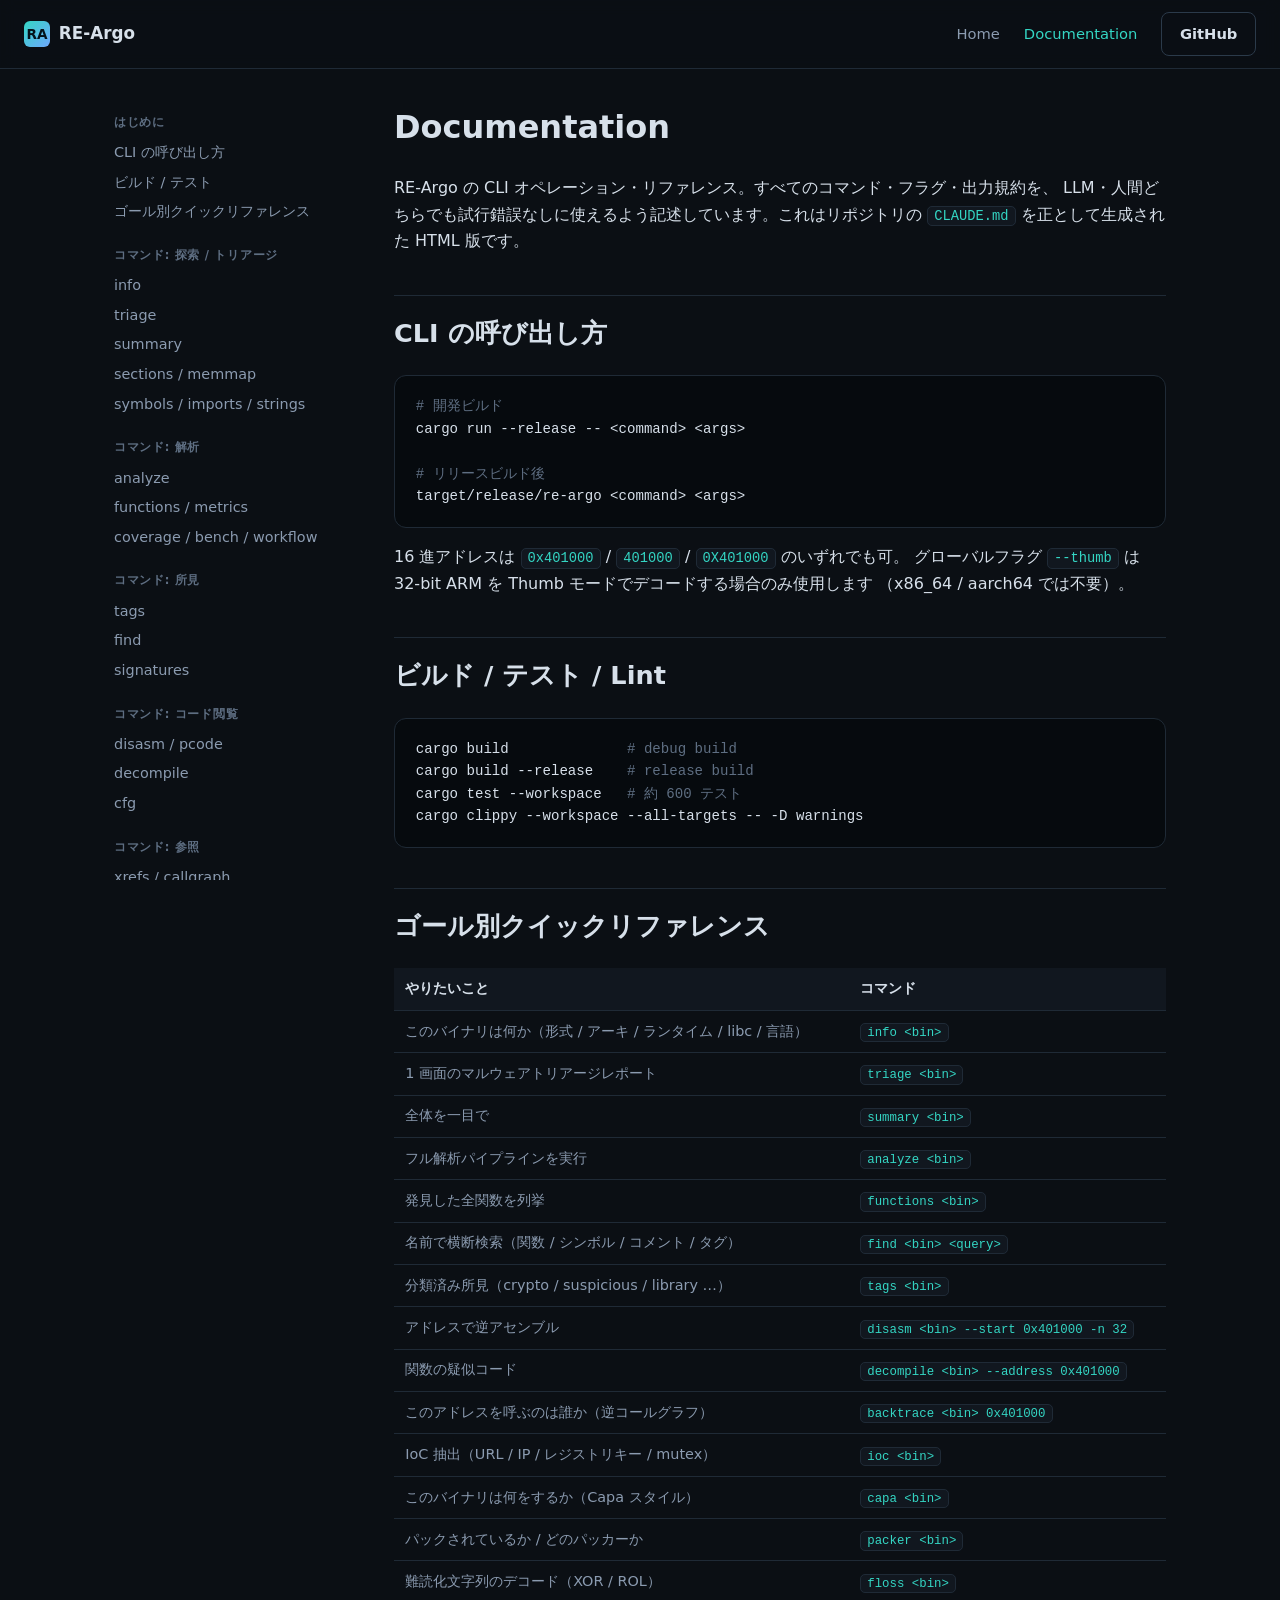
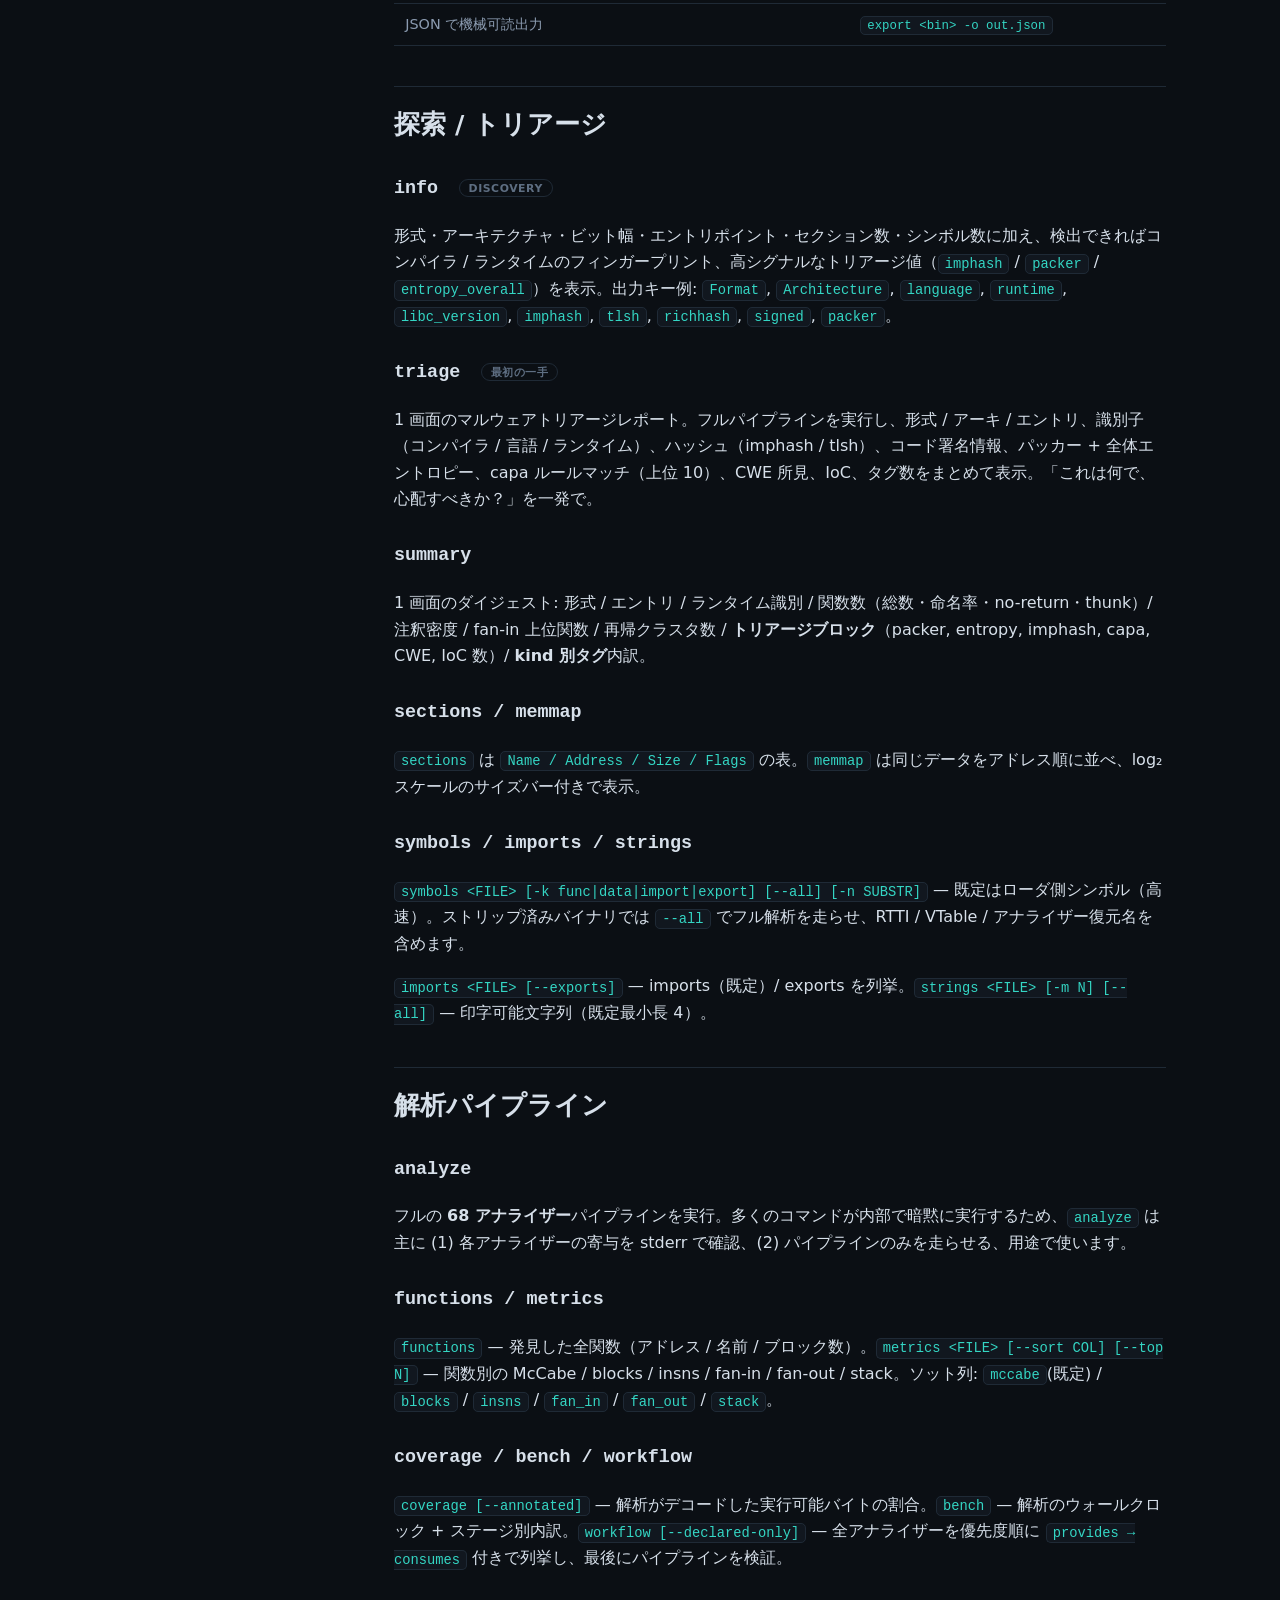
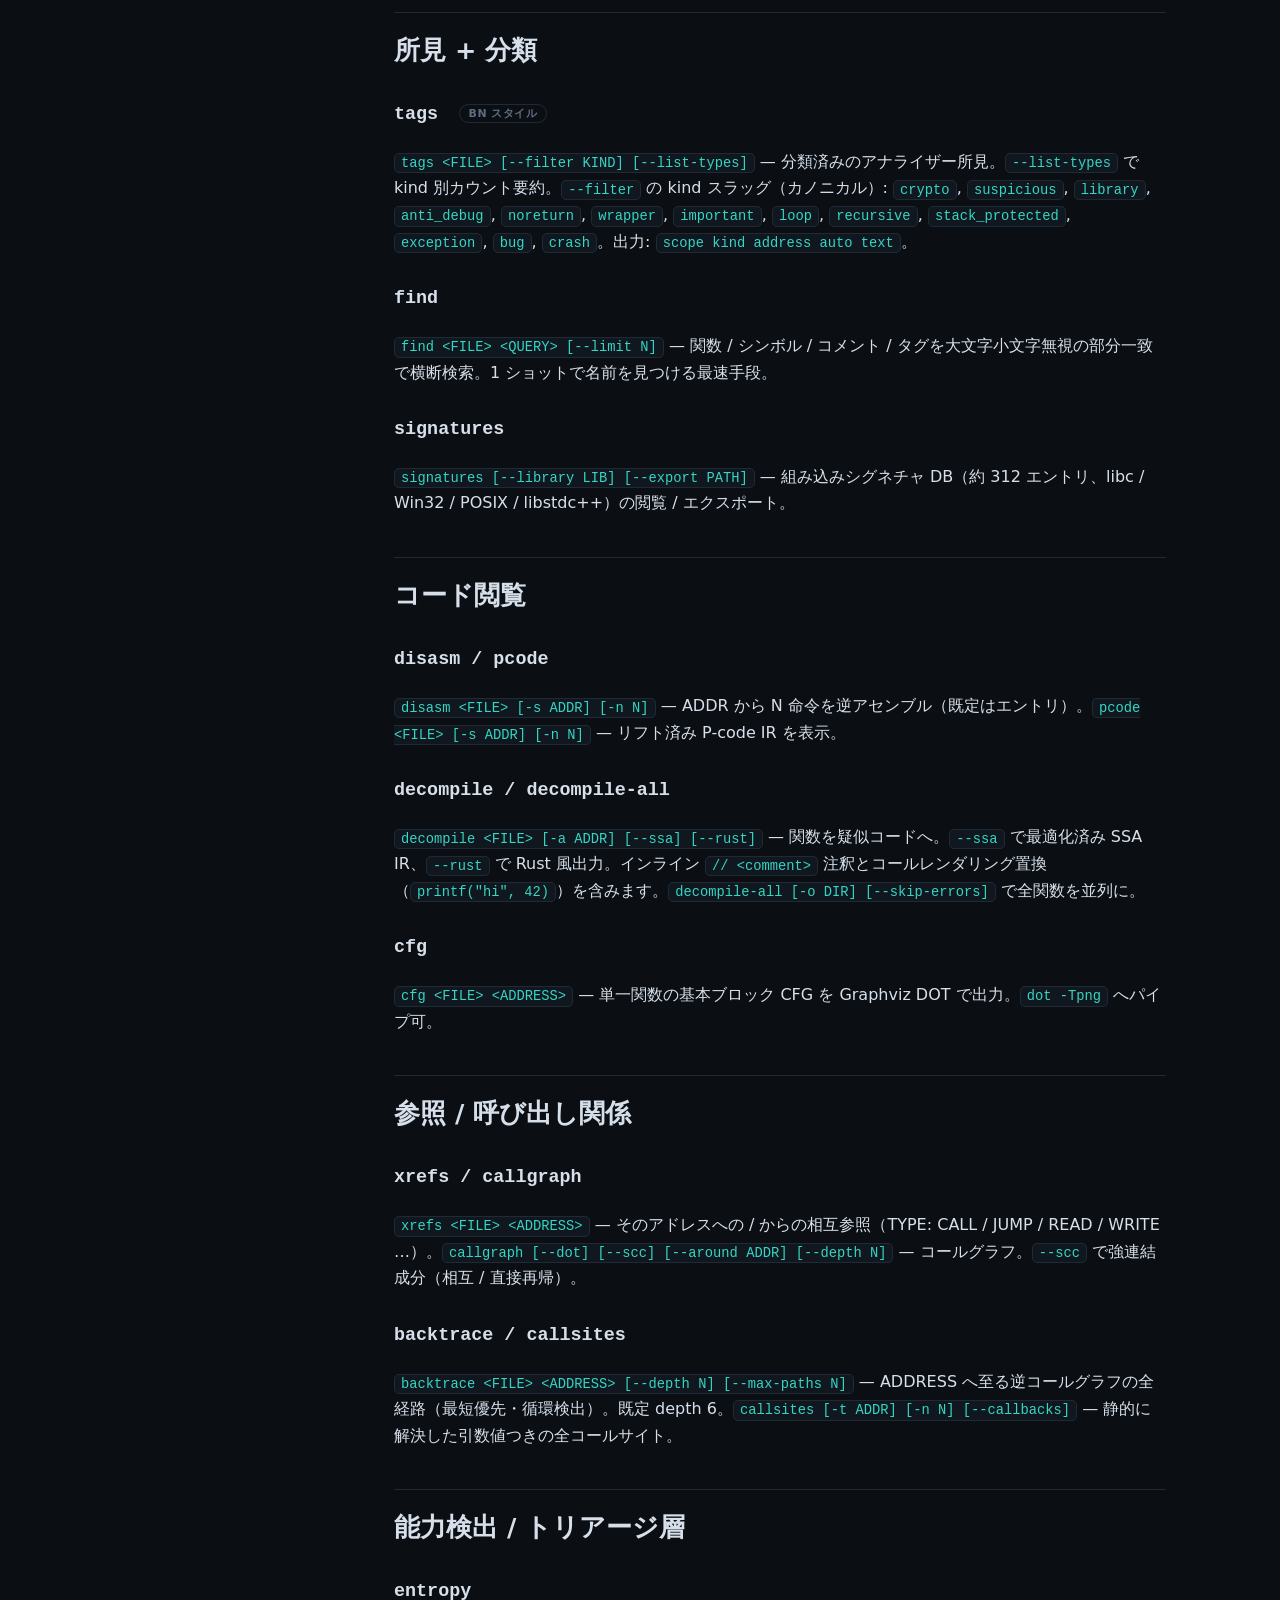
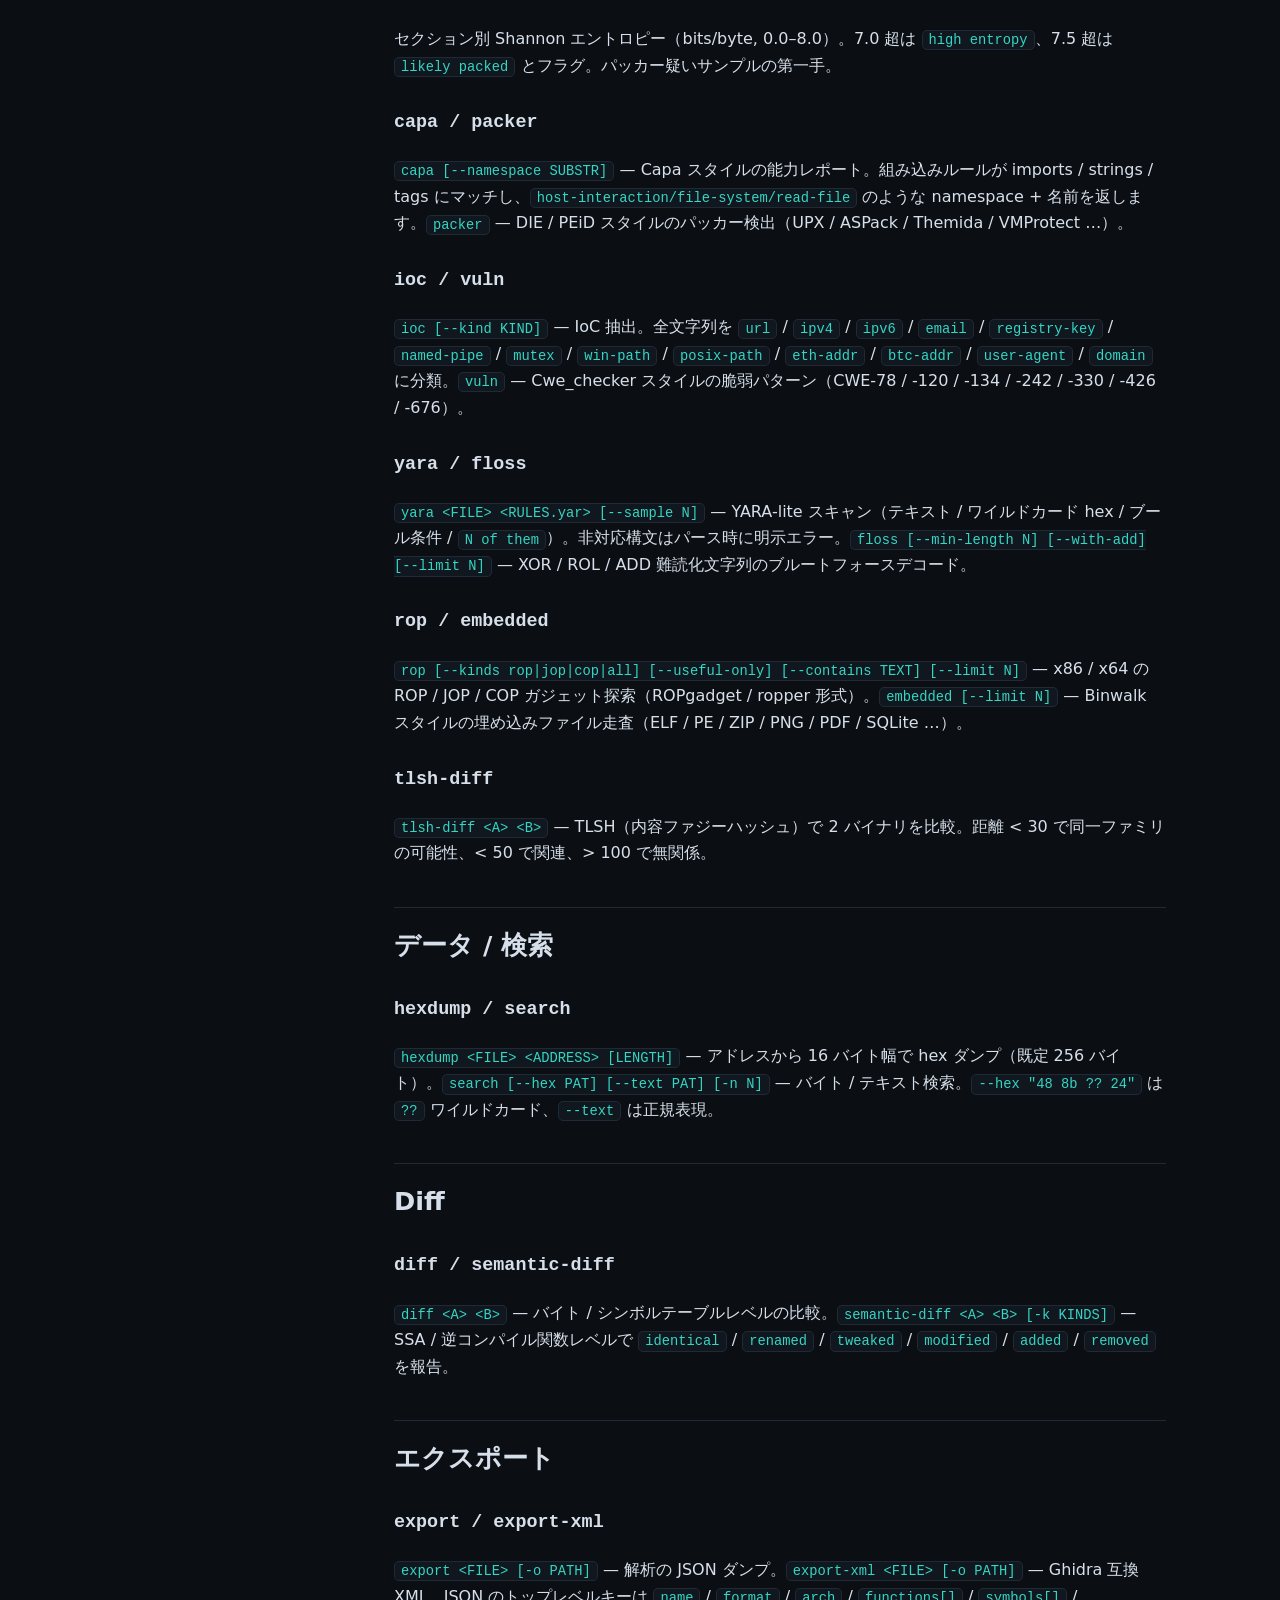
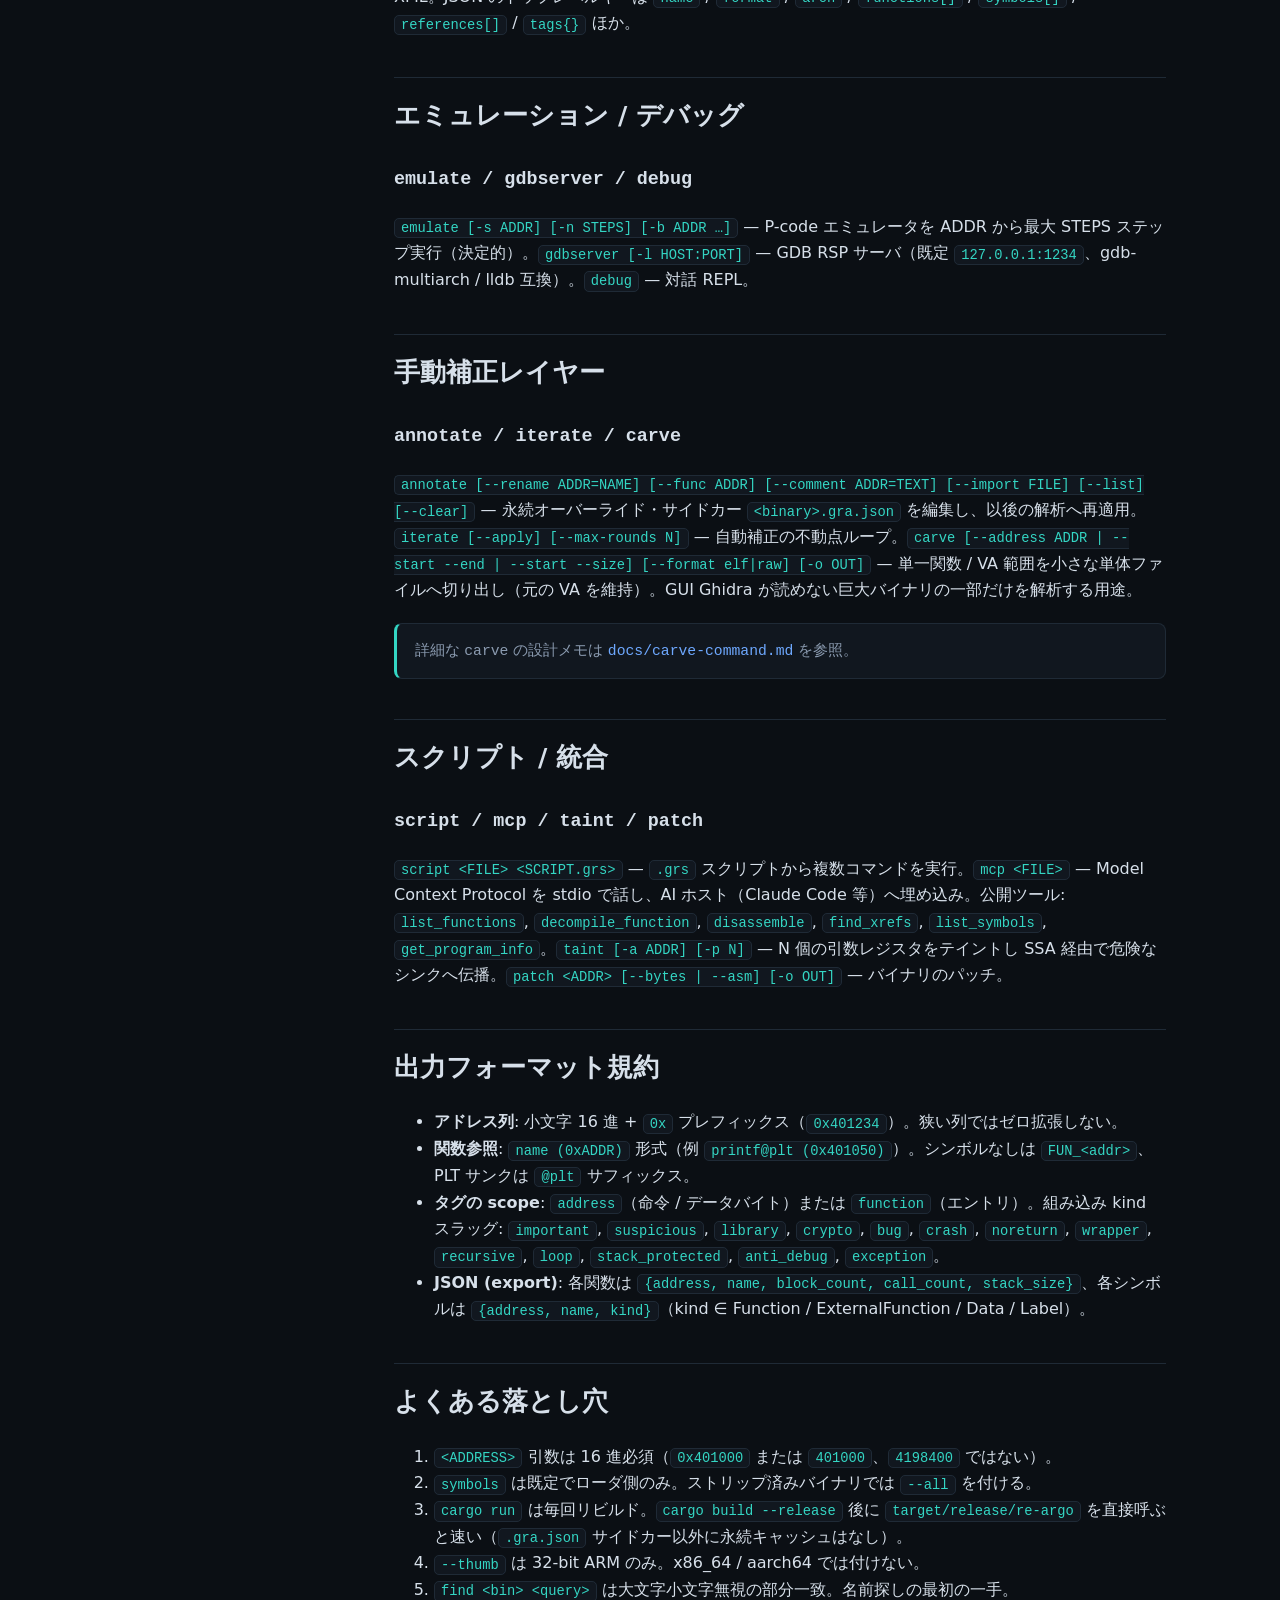
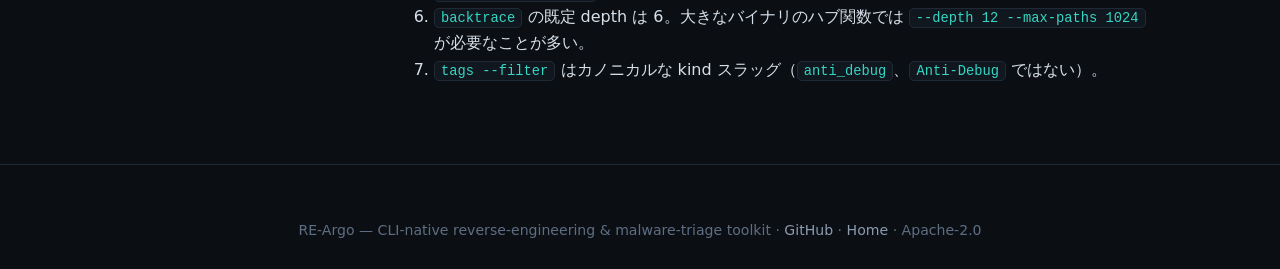
==== docs/documentation.html @ d915b91b "docs: refresh markdown to current state + add HTML landing/documentation site - Update PROJECT_INTRO" ====
<!DOCTYPE html>
<html lang="ja">
<head>
<meta charset="UTF-8">
<meta name="viewport" content="width=device-width, initial-scale=1.0">
<title>RE-Argo — Documentation</title>
<meta name="description" content="RE-Argo の CLI コマンドリファレンス。全コマンド・フラグ・出力規約・複数コマンドのレシピ・よくある落とし穴。">
<link rel="stylesheet" href="styles.css">
</head>
<body>

<nav class="nav">
  <a class="brand" href="index.html">
    <span class="logo">RA</span> RE-Argo
  </a>
  <span class="spacer"></span>
  <a class="navlink" href="index.html">Home</a>
  <a class="navlink active hide-sm" href="documentation.html">Documentation</a>
  <a class="btn" href="https://github.com/ynaoak/re-argo">GitHub</a>
</nav>

<div class="wrap">
  <div class="doc-shell">

    <aside class="doc-side">
      <h4>はじめに</h4>
      <a href="#calling">CLI の呼び出し方</a>
      <a href="#build">ビルド / テスト</a>
      <a href="#quickref">ゴール別クイックリファレンス</a>

      <h4>コマンド: 探索 / トリアージ</h4>
      <a href="#info">info</a>
      <a href="#triage">triage</a>
      <a href="#summary">summary</a>
      <a href="#sections">sections / memmap</a>
      <a href="#symbols">symbols / imports / strings</a>

      <h4>コマンド: 解析</h4>
      <a href="#analyze">analyze</a>
      <a href="#functions">functions / metrics</a>
      <a href="#coverage">coverage / bench / workflow</a>

      <h4>コマンド: 所見</h4>
      <a href="#tags">tags</a>
      <a href="#find">find</a>
      <a href="#signatures">signatures</a>

      <h4>コマンド: コード閲覧</h4>
      <a href="#disasm">disasm / pcode</a>
      <a href="#decompile">decompile</a>
      <a href="#cfg">cfg</a>

      <h4>コマンド: 参照</h4>
      <a href="#xrefs">xrefs / callgraph</a>
      <a href="#backtrace">backtrace / callsites</a>

      <h4>コマンド: トリアージ層</h4>
      <a href="#entropy">entropy</a>
      <a href="#capa">capa / packer</a>
      <a href="#ioc">ioc / vuln</a>
      <a href="#yara">yara / floss</a>
      <a href="#rop">rop / embedded</a>
      <a href="#tlsh">tlsh-diff</a>

      <h4>コマンド: その他</h4>
      <a href="#data">hexdump / search</a>
      <a href="#diff">diff / semantic-diff</a>
      <a href="#export">export</a>
      <a href="#emulate">emulate / gdbserver</a>
      <a href="#annotate">annotate / iterate / carve</a>
      <a href="#mcp">script / mcp / taint</a>

      <h4>リファレンス</h4>
      <a href="#conventions">出力規約</a>
      <a href="#gotchas">よくある落とし穴</a>
    </aside>

    <main class="doc-main">
      <h1>Documentation</h1>
      <p class="sub">
        RE-Argo の CLI オペレーション・リファレンス。すべてのコマンド・フラグ・出力規約を、
        LLM・人間どちらでも試行錯誤なしに使えるよう記述しています。これはリポジトリの
        <a href="https://github.com/ynaoak/re-argo/blob/main/CLAUDE.md"><code>CLAUDE.md</code></a> を正として生成された HTML 版です。
      </p>

      <h2 id="calling">CLI の呼び出し方</h2>
<pre><code><span class="code-comment"># 開発ビルド</span>
cargo run --release -- &lt;command&gt; &lt;args&gt;

<span class="code-comment"># リリースビルド後</span>
target/release/re-argo &lt;command&gt; &lt;args&gt;</code></pre>
      <p>
        16 進アドレスは <code>0x401000</code> / <code>401000</code> / <code>0X401000</code> のいずれでも可。
        グローバルフラグ <code>--thumb</code> は 32-bit ARM を Thumb モードでデコードする場合のみ使用します
        （x86_64 / aarch64 では不要）。
      </p>

      <h2 id="build">ビルド / テスト / Lint</h2>
<pre><code>cargo build              <span class="code-comment"># debug build</span>
cargo build --release    <span class="code-comment"># release build</span>
cargo test --workspace   <span class="code-comment"># 約 600 テスト</span>
cargo clippy --workspace --all-targets -- -D warnings</code></pre>

      <h2 id="quickref">ゴール別クイックリファレンス</h2>
      <table>
        <thead><tr><th>やりたいこと</th><th>コマンド</th></tr></thead>
        <tbody>
          <tr><td>このバイナリは何か（形式 / アーキ / ランタイム / libc / 言語）</td><td><code>info &lt;bin&gt;</code></td></tr>
          <tr><td>1 画面のマルウェアトリアージレポート</td><td><code>triage &lt;bin&gt;</code></td></tr>
          <tr><td>全体を一目で</td><td><code>summary &lt;bin&gt;</code></td></tr>
          <tr><td>フル解析パイプラインを実行</td><td><code>analyze &lt;bin&gt;</code></td></tr>
          <tr><td>発見した全関数を列挙</td><td><code>functions &lt;bin&gt;</code></td></tr>
          <tr><td>名前で横断検索（関数 / シンボル / コメント / タグ）</td><td><code>find &lt;bin&gt; &lt;query&gt;</code></td></tr>
          <tr><td>分類済み所見（crypto / suspicious / library …）</td><td><code>tags &lt;bin&gt;</code></td></tr>
          <tr><td>アドレスで逆アセンブル</td><td><code>disasm &lt;bin&gt; --start 0x401000 -n 32</code></td></tr>
          <tr><td>関数の疑似コード</td><td><code>decompile &lt;bin&gt; --address 0x401000</code></td></tr>
          <tr><td>このアドレスを呼ぶのは誰か（逆コールグラフ）</td><td><code>backtrace &lt;bin&gt; 0x401000</code></td></tr>
          <tr><td>IoC 抽出（URL / IP / レジストリキー / mutex）</td><td><code>ioc &lt;bin&gt;</code></td></tr>
          <tr><td>このバイナリは何をするか（Capa スタイル）</td><td><code>capa &lt;bin&gt;</code></td></tr>
          <tr><td>パックされているか / どのパッカーか</td><td><code>packer &lt;bin&gt;</code></td></tr>
          <tr><td>難読化文字列のデコード（XOR / ROL）</td><td><code>floss &lt;bin&gt;</code></td></tr>
          <tr><td>JSON で機械可読出力</td><td><code>export &lt;bin&gt; -o out.json</code></td></tr>
        </tbody>
      </table>

      <!-- ===================== 探索 / トリアージ ===================== -->
      <h2 id="info">探索 / トリアージ</h2>

      <h3>info <span class="badge">discovery</span></h3>
      <p>形式・アーキテクチャ・ビット幅・エントリポイント・セクション数・シンボル数に加え、検出できればコンパイラ / ランタイムのフィンガープリント、高シグナルなトリアージ値（<code>imphash</code> / <code>packer</code> / <code>entropy_overall</code>）を表示。出力キー例: <code>Format</code>, <code>Architecture</code>, <code>language</code>, <code>runtime</code>, <code>libc_version</code>, <code>imphash</code>, <code>tlsh</code>, <code>richhash</code>, <code>signed</code>, <code>packer</code>。</p>

      <h3 id="triage">triage <span class="badge">最初の一手</span></h3>
      <p>1 画面のマルウェアトリアージレポート。フルパイプラインを実行し、形式 / アーキ / エントリ、識別子（コンパイラ / 言語 / ランタイム）、ハッシュ（imphash / tlsh）、コード署名情報、パッカー + 全体エントロピー、capa ルールマッチ（上位 10）、CWE 所見、IoC、タグ数をまとめて表示。「これは何で、心配すべきか？」を一発で。</p>

      <h3 id="summary">summary</h3>
      <p>1 画面のダイジェスト: 形式 / エントリ / ランタイム識別 / 関数数（総数・命名率・no-return・thunk）/ 注釈密度 / fan-in 上位関数 / 再帰クラスタ数 / <strong>トリアージブロック</strong>（packer, entropy, imphash, capa, CWE, IoC 数）/ <strong>kind 別タグ</strong>内訳。</p>

      <h3 id="sections">sections / memmap</h3>
      <p><code>sections</code> は <code>Name / Address / Size / Flags</code> の表。<code>memmap</code> は同じデータをアドレス順に並べ、log₂ スケールのサイズバー付きで表示。</p>

      <h3 id="symbols">symbols / imports / strings</h3>
      <p><code>symbols &lt;FILE&gt; [-k func|data|import|export] [--all] [-n SUBSTR]</code> — 既定はローダ側シンボル（高速）。ストリップ済みバイナリでは <code>--all</code> でフル解析を走らせ、RTTI / VTable / アナライザー復元名を含めます。</p>
      <p><code>imports &lt;FILE&gt; [--exports]</code> — imports（既定）/ exports を列挙。<code>strings &lt;FILE&gt; [-m N] [--all]</code> — 印字可能文字列（既定最小長 4）。</p>

      <!-- ===================== 解析 ===================== -->
      <h2 id="analyze">解析パイプライン</h2>

      <h3>analyze</h3>
      <p>フルの <strong>68 アナライザー</strong>パイプラインを実行。多くのコマンドが内部で暗黙に実行するため、<code>analyze</code> は主に (1) 各アナライザーの寄与を stderr で確認、(2) パイプラインのみを走らせる、用途で使います。</p>

      <h3 id="functions">functions / metrics</h3>
      <p><code>functions</code> — 発見した全関数（アドレス / 名前 / ブロック数）。<code>metrics &lt;FILE&gt; [--sort COL] [--top N]</code> — 関数別の McCabe / blocks / insns / fan-in / fan-out / stack。ソット列: <code>mccabe</code>(既定) / <code>blocks</code> / <code>insns</code> / <code>fan_in</code> / <code>fan_out</code> / <code>stack</code>。</p>

      <h3 id="coverage">coverage / bench / workflow</h3>
      <p><code>coverage [--annotated]</code> — 解析がデコードした実行可能バイトの割合。<code>bench</code> — 解析のウォールクロック + ステージ別内訳。<code>workflow [--declared-only]</code> — 全アナライザーを優先度順に <code>provides → consumes</code> 付きで列挙し、最後にパイプラインを検証。</p>

      <!-- ===================== 所見 ===================== -->
      <h2 id="tags">所見 + 分類</h2>

      <h3>tags <span class="badge">BN スタイル</span></h3>
      <p><code>tags &lt;FILE&gt; [--filter KIND] [--list-types]</code> — 分類済みのアナライザー所見。<code>--list-types</code> で kind 別カウント要約。<code>--filter</code> の kind スラッグ（カノニカル）: <code>crypto</code>, <code>suspicious</code>, <code>library</code>, <code>anti_debug</code>, <code>noreturn</code>, <code>wrapper</code>, <code>important</code>, <code>loop</code>, <code>recursive</code>, <code>stack_protected</code>, <code>exception</code>, <code>bug</code>, <code>crash</code>。出力: <code>scope kind address auto text</code>。</p>

      <h3 id="find">find</h3>
      <p><code>find &lt;FILE&gt; &lt;QUERY&gt; [--limit N]</code> — 関数 / シンボル / コメント / タグを大文字小文字無視の部分一致で横断検索。1 ショットで名前を見つける最速手段。</p>

      <h3 id="signatures">signatures</h3>
      <p><code>signatures [--library LIB] [--export PATH]</code> — 組み込みシグネチャ DB（約 312 エントリ、libc / Win32 / POSIX / libstdc++）の閲覧 / エクスポート。</p>

      <!-- ===================== コード閲覧 ===================== -->
      <h2 id="disasm">コード閲覧</h2>

      <h3>disasm / pcode</h3>
      <p><code>disasm &lt;FILE&gt; [-s ADDR] [-n N]</code> — ADDR から N 命令を逆アセンブル（既定はエントリ）。<code>pcode &lt;FILE&gt; [-s ADDR] [-n N]</code> — リフト済み P-code IR を表示。</p>

      <h3 id="decompile">decompile / decompile-all</h3>
      <p><code>decompile &lt;FILE&gt; [-a ADDR] [--ssa] [--rust]</code> — 関数を疑似コードへ。<code>--ssa</code> で最適化済み SSA IR、<code>--rust</code> で Rust 風出力。インライン <code>// &lt;comment&gt;</code> 注釈とコールレンダリング置換（<code>printf("hi", 42)</code>）を含みます。<code>decompile-all [-o DIR] [--skip-errors]</code> で全関数を並列に。</p>

      <h3 id="cfg">cfg</h3>
      <p><code>cfg &lt;FILE&gt; &lt;ADDRESS&gt;</code> — 単一関数の基本ブロック CFG を Graphviz DOT で出力。<code>dot -Tpng</code> へパイプ可。</p>

      <!-- ===================== 参照 ===================== -->
      <h2 id="xrefs">参照 / 呼び出し関係</h2>

      <h3>xrefs / callgraph</h3>
      <p><code>xrefs &lt;FILE&gt; &lt;ADDRESS&gt;</code> — そのアドレスへの / からの相互参照（TYPE: CALL / JUMP / READ / WRITE …）。<code>callgraph [--dot] [--scc] [--around ADDR] [--depth N]</code> — コールグラフ。<code>--scc</code> で強連結成分（相互 / 直接再帰）。</p>

      <h3 id="backtrace">backtrace / callsites</h3>
      <p><code>backtrace &lt;FILE&gt; &lt;ADDRESS&gt; [--depth N] [--max-paths N]</code> — ADDRESS へ至る逆コールグラフの全経路（最短優先・循環検出）。既定 depth 6。<code>callsites [-t ADDR] [-n N] [--callbacks]</code> — 静的に解決した引数値つきの全コールサイト。</p>

      <!-- ===================== トリアージ層 ===================== -->
      <h2 id="entropy">能力検出 / トリアージ層</h2>

      <h3>entropy</h3>
      <p>セクション別 Shannon エントロピー（bits/byte, 0.0–8.0）。7.0 超は <code>high entropy</code>、7.5 超は <code>likely packed</code> とフラグ。パッカー疑いサンプルの第一手。</p>

      <h3 id="capa">capa / packer</h3>
      <p><code>capa [--namespace SUBSTR]</code> — Capa スタイルの能力レポート。組み込みルールが imports / strings / tags にマッチし、<code>host-interaction/file-system/read-file</code> のような namespace + 名前を返します。<code>packer</code> — DIE / PEiD スタイルのパッカー検出（UPX / ASPack / Themida / VMProtect …）。</p>

      <h3 id="ioc">ioc / vuln</h3>
      <p><code>ioc [--kind KIND]</code> — IoC 抽出。全文字列を <code>url</code> / <code>ipv4</code> / <code>ipv6</code> / <code>email</code> / <code>registry-key</code> / <code>named-pipe</code> / <code>mutex</code> / <code>win-path</code> / <code>posix-path</code> / <code>eth-addr</code> / <code>btc-addr</code> / <code>user-agent</code> / <code>domain</code> に分類。<code>vuln</code> — Cwe_checker スタイルの脆弱パターン（CWE-78 / -120 / -134 / -242 / -330 / -426 / -676）。</p>

      <h3 id="yara">yara / floss</h3>
      <p><code>yara &lt;FILE&gt; &lt;RULES.yar&gt; [--sample N]</code> — YARA-lite スキャン（テキスト / ワイルドカード hex / ブール条件 / <code>N of them</code>）。非対応構文はパース時に明示エラー。<code>floss [--min-length N] [--with-add] [--limit N]</code> — XOR / ROL / ADD 難読化文字列のブルートフォースデコード。</p>

      <h3 id="rop">rop / embedded</h3>
      <p><code>rop [--kinds rop|jop|cop|all] [--useful-only] [--contains TEXT] [--limit N]</code> — x86 / x64 の ROP / JOP / COP ガジェット探索（ROPgadget / ropper 形式）。<code>embedded [--limit N]</code> — Binwalk スタイルの埋め込みファイル走査（ELF / PE / ZIP / PNG / PDF / SQLite …）。</p>

      <h3 id="tlsh">tlsh-diff</h3>
      <p><code>tlsh-diff &lt;A&gt; &lt;B&gt;</code> — TLSH（内容ファジーハッシュ）で 2 バイナリを比較。距離 &lt; 30 で同一ファミリの可能性、&lt; 50 で関連、&gt; 100 で無関係。</p>

      <!-- ===================== その他 ===================== -->
      <h2 id="data">データ / 検索</h2>
      <h3>hexdump / search</h3>
      <p><code>hexdump &lt;FILE&gt; &lt;ADDRESS&gt; [LENGTH]</code> — アドレスから 16 バイト幅で hex ダンプ（既定 256 バイト）。<code>search [--hex PAT] [--text PAT] [-n N]</code> — バイト / テキスト検索。<code>--hex "48 8b ?? 24"</code> は <code>??</code> ワイルドカード、<code>--text</code> は正規表現。</p>

      <h2 id="diff">Diff</h2>
      <h3>diff / semantic-diff</h3>
      <p><code>diff &lt;A&gt; &lt;B&gt;</code> — バイト / シンボルテーブルレベルの比較。<code>semantic-diff &lt;A&gt; &lt;B&gt; [-k KINDS]</code> — SSA / 逆コンパイル関数レベルで <code>identical</code> / <code>renamed</code> / <code>tweaked</code> / <code>modified</code> / <code>added</code> / <code>removed</code> を報告。</p>

      <h2 id="export">エクスポート</h2>
      <h3>export / export-xml</h3>
      <p><code>export &lt;FILE&gt; [-o PATH]</code> — 解析の JSON ダンプ。<code>export-xml &lt;FILE&gt; [-o PATH]</code> — Ghidra 互換 XML。JSON のトップレベルキーは <code>name</code> / <code>format</code> / <code>arch</code> / <code>functions[]</code> / <code>symbols[]</code> / <code>references[]</code> / <code>tags{}</code> ほか。</p>

      <h2 id="emulate">エミュレーション / デバッグ</h2>
      <h3>emulate / gdbserver / debug</h3>
      <p><code>emulate [-s ADDR] [-n STEPS] [-b ADDR …]</code> — P-code エミュレータを ADDR から最大 STEPS ステップ実行（決定的）。<code>gdbserver [-l HOST:PORT]</code> — GDB RSP サーバ（既定 <code>127.0.0.1:1234</code>、gdb-multiarch / lldb 互換）。<code>debug</code> — 対話 REPL。</p>

      <h2 id="annotate">手動補正レイヤー</h2>
      <h3>annotate / iterate / carve</h3>
      <p><code>annotate [--rename ADDR=NAME] [--func ADDR] [--comment ADDR=TEXT] [--import FILE] [--list] [--clear]</code> — 永続オーバーライド・サイドカー <code>&lt;binary&gt;.gra.json</code> を編集し、以後の解析へ再適用。<code>iterate [--apply] [--max-rounds N]</code> — 自動補正の不動点ループ。<code>carve [--address ADDR | --start --end | --start --size] [--format elf|raw] [-o OUT]</code> — 単一関数 / VA 範囲を小さな単体ファイルへ切り出し（元の VA を維持）。GUI Ghidra が読めない巨大バイナリの一部だけを解析する用途。</p>
      <div class="callout">
        詳細な <code>carve</code> の設計メモは
        <a href="https://github.com/ynaoak/re-argo/blob/main/docs/carve-command.md"><code>docs/carve-command.md</code></a> を参照。
      </div>

      <h2 id="mcp">スクリプト / 統合</h2>
      <h3>script / mcp / taint / patch</h3>
      <p><code>script &lt;FILE&gt; &lt;SCRIPT.grs&gt;</code> — <code>.grs</code> スクリプトから複数コマンドを実行。<code>mcp &lt;FILE&gt;</code> — Model Context Protocol を stdio で話し、AI ホスト（Claude Code 等）へ埋め込み。公開ツール: <code>list_functions</code>, <code>decompile_function</code>, <code>disassemble</code>, <code>find_xrefs</code>, <code>list_symbols</code>, <code>get_program_info</code>。<code>taint [-a ADDR] [-p N]</code> — N 個の引数レジスタをテイントし SSA 経由で危険なシンクへ伝播。<code>patch &lt;ADDR&gt; [--bytes | --asm] [-o OUT]</code> — バイナリのパッチ。</p>

      <!-- ===================== リファレンス ===================== -->
      <h2 id="conventions">出力フォーマット規約</h2>
      <ul>
        <li><strong>アドレス列</strong>: 小文字 16 進 + <code>0x</code> プレフィックス（<code>0x401234</code>）。狭い列ではゼロ拡張しない。</li>
        <li><strong>関数参照</strong>: <code>name (0xADDR)</code> 形式（例 <code>printf@plt (0x401050)</code>）。シンボルなしは <code>FUN_&lt;addr&gt;</code>、PLT サンクは <code>@plt</code> サフィックス。</li>
        <li><strong>タグの scope</strong>: <code>address</code>（命令 / データバイト）または <code>function</code>（エントリ）。組み込み kind スラッグ: <code>important</code>, <code>suspicious</code>, <code>library</code>, <code>crypto</code>, <code>bug</code>, <code>crash</code>, <code>noreturn</code>, <code>wrapper</code>, <code>recursive</code>, <code>loop</code>, <code>stack_protected</code>, <code>anti_debug</code>, <code>exception</code>。</li>
        <li><strong>JSON (export)</strong>: 各関数は <code>{address, name, block_count, call_count, stack_size}</code>、各シンボルは <code>{address, name, kind}</code>（kind ∈ Function / ExternalFunction / Data / Label）。</li>
      </ul>

      <h2 id="gotchas">よくある落とし穴</h2>
      <ol>
        <li><code>&lt;ADDRESS&gt;</code> 引数は 16 進必須（<code>0x401000</code> または <code>401000</code>、<code>4198400</code> ではない）。</li>
        <li><code>symbols</code> は既定でローダ側のみ。ストリップ済みバイナリでは <code>--all</code> を付ける。</li>
        <li><code>cargo run</code> は毎回リビルド。<code>cargo build --release</code> 後に <code>target/release/re-argo</code> を直接呼ぶと速い（<code>.gra.json</code> サイドカー以外に永続キャッシュはなし）。</li>
        <li><code>--thumb</code> は 32-bit ARM のみ。x86_64 / aarch64 では付けない。</li>
        <li><code>find &lt;bin&gt; &lt;query&gt;</code> は大文字小文字無視の部分一致。名前探しの最初の一手。</li>
        <li><code>backtrace</code> の既定 depth は 6。大きなバイナリのハブ関数では <code>--depth 12 --max-paths 1024</code> が必要なことが多い。</li>
        <li><code>tags --filter</code> はカノニカルな kind スラッグ（<code>anti_debug</code>、<code>Anti-Debug</code> ではない）。</li>
      </ol>

    </main>
  </div>
</div>

<footer>
  <p>
    RE-Argo — CLI-native reverse-engineering &amp; malware-triage toolkit ·
    <a href="https://github.com/ynaoak/re-argo">GitHub</a> ·
    <a href="index.html">Home</a> ·
    Apache-2.0
  </p>
</footer>

</body>
</html>
---- docs/styles.css ----
/* RE-Argo site — shared styles
   Dark, terminal-inspired theme. No external dependencies so the site works
   offline and on GitHub Pages without a build step. */

:root {
  --bg:        #0b0f14;
  --bg-soft:   #11171f;
  --bg-card:   #141b24;
  --border:    #1f2a36;
  --border-hi: #2b3a4a;
  --fg:        #d7e0ea;
  --fg-dim:    #8b9bb0;
  --fg-faint:  #5e6e82;
  --accent:    #34d6c4;
  --accent-2:  #6ea8fe;
  --warn:      #f0a35e;
  --danger:    #f06e6e;
  --mono: ui-monospace, "SFMono-Regular", "JetBrains Mono", "Menlo", "Consolas", monospace;
  --sans: system-ui, -apple-system, "Segoe UI", "Hiragino Sans", "Noto Sans JP", sans-serif;
  --maxw: 1100px;
}

* { box-sizing: border-box; }

html { scroll-behavior: smooth; }

body {
  margin: 0;
  background: var(--bg);
  color: var(--fg);
  font-family: var(--sans);
  line-height: 1.65;
  -webkit-font-smoothing: antialiased;
}

a { color: var(--accent-2); text-decoration: none; }
a:hover { text-decoration: underline; }

code, pre, .mono { font-family: var(--mono); }

/* ---------- Top navigation ---------- */
.nav {
  position: sticky;
  top: 0;
  z-index: 50;
  display: flex;
  align-items: center;
  gap: 1.5rem;
  padding: 0.75rem 1.5rem;
  background: rgba(11, 15, 20, 0.85);
  backdrop-filter: blur(8px);
  border-bottom: 1px solid var(--border);
}
.nav .brand {
  display: flex;
  align-items: center;
  gap: 0.55rem;
  font-weight: 700;
  font-size: 1.05rem;
  color: var(--fg);
}
.nav .brand:hover { text-decoration: none; }
.nav .brand .logo {
  width: 26px; height: 26px;
  display: grid; place-items: center;
  border-radius: 6px;
  background: linear-gradient(135deg, var(--accent), var(--accent-2));
  color: #04121a; font-weight: 800; font-size: 0.85rem;
}
.nav .spacer { flex: 1; }
.nav a.navlink { color: var(--fg-dim); font-size: 0.92rem; }
.nav a.navlink:hover { color: var(--fg); text-decoration: none; }
.nav a.navlink.active { color: var(--accent); }

.btn {
  display: inline-block;
  padding: 0.55rem 1.1rem;
  border-radius: 8px;
  font-weight: 600;
  font-size: 0.92rem;
  border: 1px solid var(--border-hi);
  color: var(--fg);
  transition: all 0.15s ease;
}
.btn:hover { border-color: var(--accent); color: var(--accent); text-decoration: none; }
.btn.primary {
  background: linear-gradient(135deg, var(--accent), var(--accent-2));
  border: none; color: #04121a;
}
.btn.primary:hover { color: #04121a; filter: brightness(1.08); }

/* ---------- Layout ---------- */
.wrap { max-width: var(--maxw); margin: 0 auto; padding: 0 1.5rem; }

/* ---------- Hero ---------- */
.hero {
  position: relative;
  text-align: center;
  padding: 5rem 1.5rem 4rem;
  background:
    radial-gradient(60% 50% at 50% 0%, rgba(52, 214, 196, 0.10), transparent 70%),
    radial-gradient(40% 40% at 80% 10%, rgba(110, 168, 254, 0.08), transparent 70%);
  border-bottom: 1px solid var(--border);
}
.hero .eyebrow {
  display: inline-block;
  font-family: var(--mono);
  font-size: 0.8rem;
  letter-spacing: 0.04em;
  color: var(--accent);
  border: 1px solid var(--border-hi);
  border-radius: 999px;
  padding: 0.25rem 0.85rem;
  margin-bottom: 1.5rem;
}
.hero h1 {
  font-size: clamp(2.4rem, 6vw, 3.8rem);
  margin: 0 0 1rem;
  letter-spacing: -0.02em;
  line-height: 1.05;
}
.hero h1 .grad {
  background: linear-gradient(135deg, var(--accent), var(--accent-2));
  -webkit-background-clip: text; background-clip: text;
  -webkit-text-fill-color: transparent;
}
.hero p.lead {
  max-width: 720px;
  margin: 0 auto 2rem;
  font-size: 1.15rem;
  color: var(--fg-dim);
}
.hero .cta { display: flex; gap: 0.9rem; justify-content: center; flex-wrap: wrap; }

/* ---------- Stats ---------- */
.stats {
  display: grid;
  grid-template-columns: repeat(4, 1fr);
  gap: 1rem;
  margin: 3rem auto;
}
.stat {
  text-align: center;
  padding: 1.4rem 1rem;
  background: var(--bg-card);
  border: 1px solid var(--border);
  border-radius: 12px;
}
.stat .num {
  font-size: 2rem; font-weight: 800;
  font-family: var(--mono);
  background: linear-gradient(135deg, var(--accent), var(--accent-2));
  -webkit-background-clip: text; background-clip: text;
  -webkit-text-fill-color: transparent;
}
.stat .label { color: var(--fg-dim); font-size: 0.88rem; margin-top: 0.25rem; }

/* ---------- Sections ---------- */
section.block { padding: 3.5rem 0; border-top: 1px solid var(--border); }
section.block h2 {
  font-size: 1.9rem; margin: 0 0 0.5rem; letter-spacing: -0.01em;
}
section.block .sub { color: var(--fg-dim); margin: 0 0 2rem; max-width: 720px; }

/* ---------- Feature grid ---------- */
.grid { display: grid; gap: 1rem; }
.grid.cols-2 { grid-template-columns: repeat(2, 1fr); }
.grid.cols-3 { grid-template-columns: repeat(3, 1fr); }

.card {
  background: var(--bg-card);
  border: 1px solid var(--border);
  border-radius: 12px;
  padding: 1.4rem;
  transition: border-color 0.15s ease, transform 0.15s ease;
}
.card:hover { border-color: var(--border-hi); transform: translateY(-2px); }
.card .icon { font-size: 1.4rem; margin-bottom: 0.6rem; }
.card h3 { margin: 0 0 0.5rem; font-size: 1.08rem; }
.card p { margin: 0; color: var(--fg-dim); font-size: 0.92rem; }
.card ul { margin: 0.5rem 0 0; padding-left: 1.1rem; color: var(--fg-dim); font-size: 0.9rem; }
.card ul li { margin: 0.2rem 0; }

.tag-accent { color: var(--accent); }
.tag-warn { color: var(--warn); }

/* ---------- Code blocks ---------- */
pre {
  background: #060a0e;
  border: 1px solid var(--border);
  border-radius: 12px;
  padding: 1.2rem 1.3rem;
  overflow-x: auto;
  font-size: 0.88rem;
  line-height: 1.6;
}
pre code { color: var(--fg); }
.code-comment { color: var(--fg-faint); }
.code-cmd { color: var(--accent); }
.code-arg { color: var(--accent-2); }

p code, li code, td code {
  background: var(--bg-soft);
  border: 1px solid var(--border);
  border-radius: 5px;
  padding: 0.1rem 0.38rem;
  font-size: 0.86em;
  color: var(--accent);
}

/* ---------- Architecture column ---------- */
.arch pre { white-space: pre; }

/* ---------- Documentation layout ---------- */
.doc-shell { display: grid; grid-template-columns: 240px 1fr; gap: 2.5rem; align-items: start; }
.doc-side {
  position: sticky;
  top: 70px;
  align-self: start;
  max-height: calc(100vh - 90px);
  overflow-y: auto;
  padding: 1.5rem 0;
  font-size: 0.9rem;
}
.doc-side h4 {
  margin: 1.2rem 0 0.4rem;
  text-transform: uppercase;
  letter-spacing: 0.06em;
  font-size: 0.72rem;
  color: var(--fg-faint);
}
.doc-side a { display: block; color: var(--fg-dim); padding: 0.18rem 0; }
.doc-side a:hover { color: var(--accent); text-decoration: none; }
.doc-main { padding: 2rem 0 4rem; min-width: 0; }
.doc-main h1 { margin-top: 0; }
.doc-main h2 {
  margin-top: 2.5rem;
  padding-top: 1rem;
  border-top: 1px solid var(--border);
  font-size: 1.6rem;
}
.doc-main h3 {
  margin-top: 1.8rem;
  font-size: 1.15rem;
  font-family: var(--mono);
}
.doc-main h3 .badge {
  font-family: var(--sans);
  font-size: 0.68rem;
  font-weight: 600;
  text-transform: uppercase;
  letter-spacing: 0.05em;
  color: var(--fg-faint);
  border: 1px solid var(--border);
  border-radius: 999px;
  padding: 0.1rem 0.55rem;
  margin-left: 0.6rem;
  vertical-align: middle;
}

/* ---------- Tables ---------- */
table {
  width: 100%;
  border-collapse: collapse;
  margin: 1rem 0;
  font-size: 0.9rem;
}
th, td {
  text-align: left;
  padding: 0.55rem 0.7rem;
  border-bottom: 1px solid var(--border);
  vertical-align: top;
}
th { color: var(--fg); font-weight: 600; background: var(--bg-soft); }
td { color: var(--fg-dim); }
td:first-child, th:first-child { white-space: nowrap; }

/* ---------- Callout ---------- */
.callout {
  background: var(--bg-soft);
  border: 1px solid var(--border);
  border-left: 3px solid var(--accent);
  border-radius: 8px;
  padding: 0.9rem 1.1rem;
  margin: 1.2rem 0;
  font-size: 0.92rem;
  color: var(--fg-dim);
}
.callout.warn { border-left-color: var(--warn); }

/* ---------- Footer ---------- */
footer {
  border-top: 1px solid var(--border);
  padding: 2.5rem 1.5rem;
  text-align: center;
  color: var(--fg-faint);
  font-size: 0.88rem;
}
footer a { color: var(--fg-dim); }

/* ---------- Responsive ---------- */
@media (max-width: 860px) {
  .stats { grid-template-columns: repeat(2, 1fr); }
  .grid.cols-3, .grid.cols-2 { grid-template-columns: 1fr; }
  .doc-shell { grid-template-columns: 1fr; }
  .doc-side {
    position: static; max-height: none; overflow: visible;
    border-bottom: 1px solid var(--border);
    columns: 2; column-gap: 1.5rem;
  }
  .nav .hide-sm { display: none; }
}
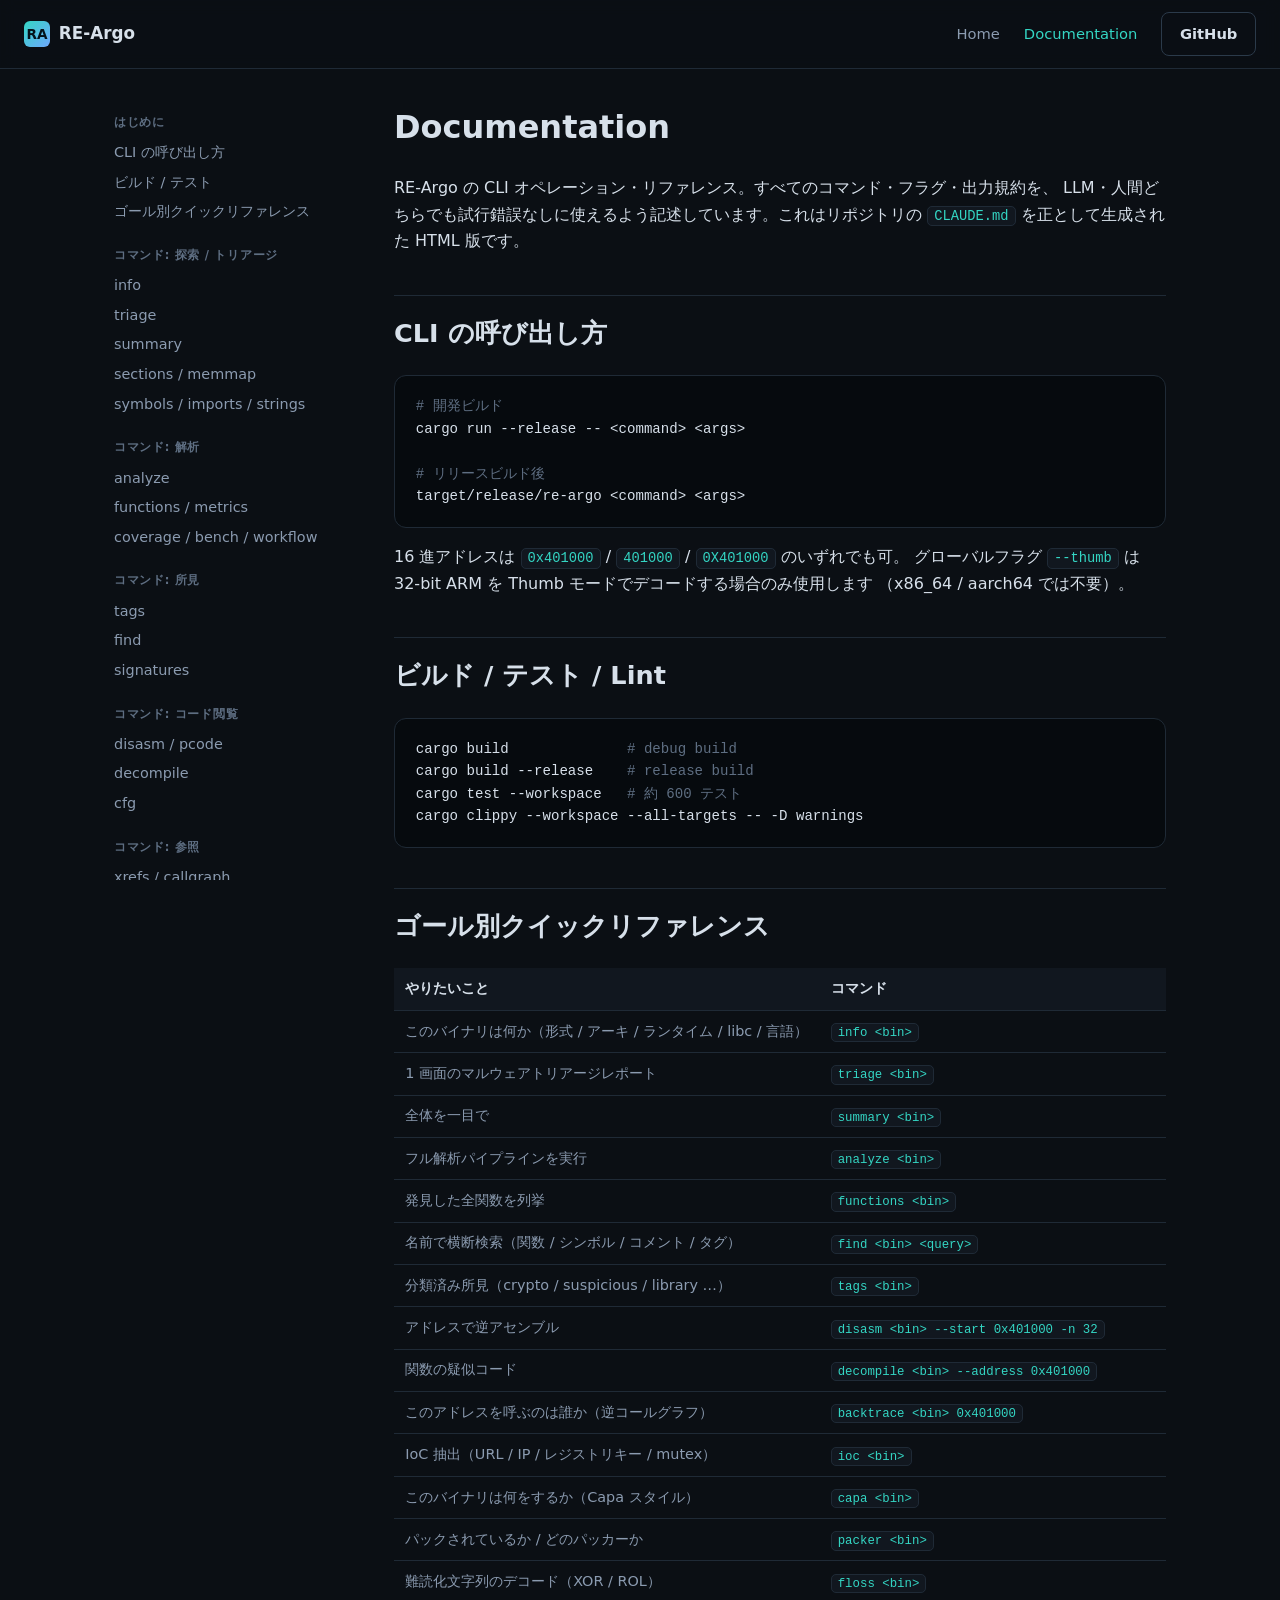
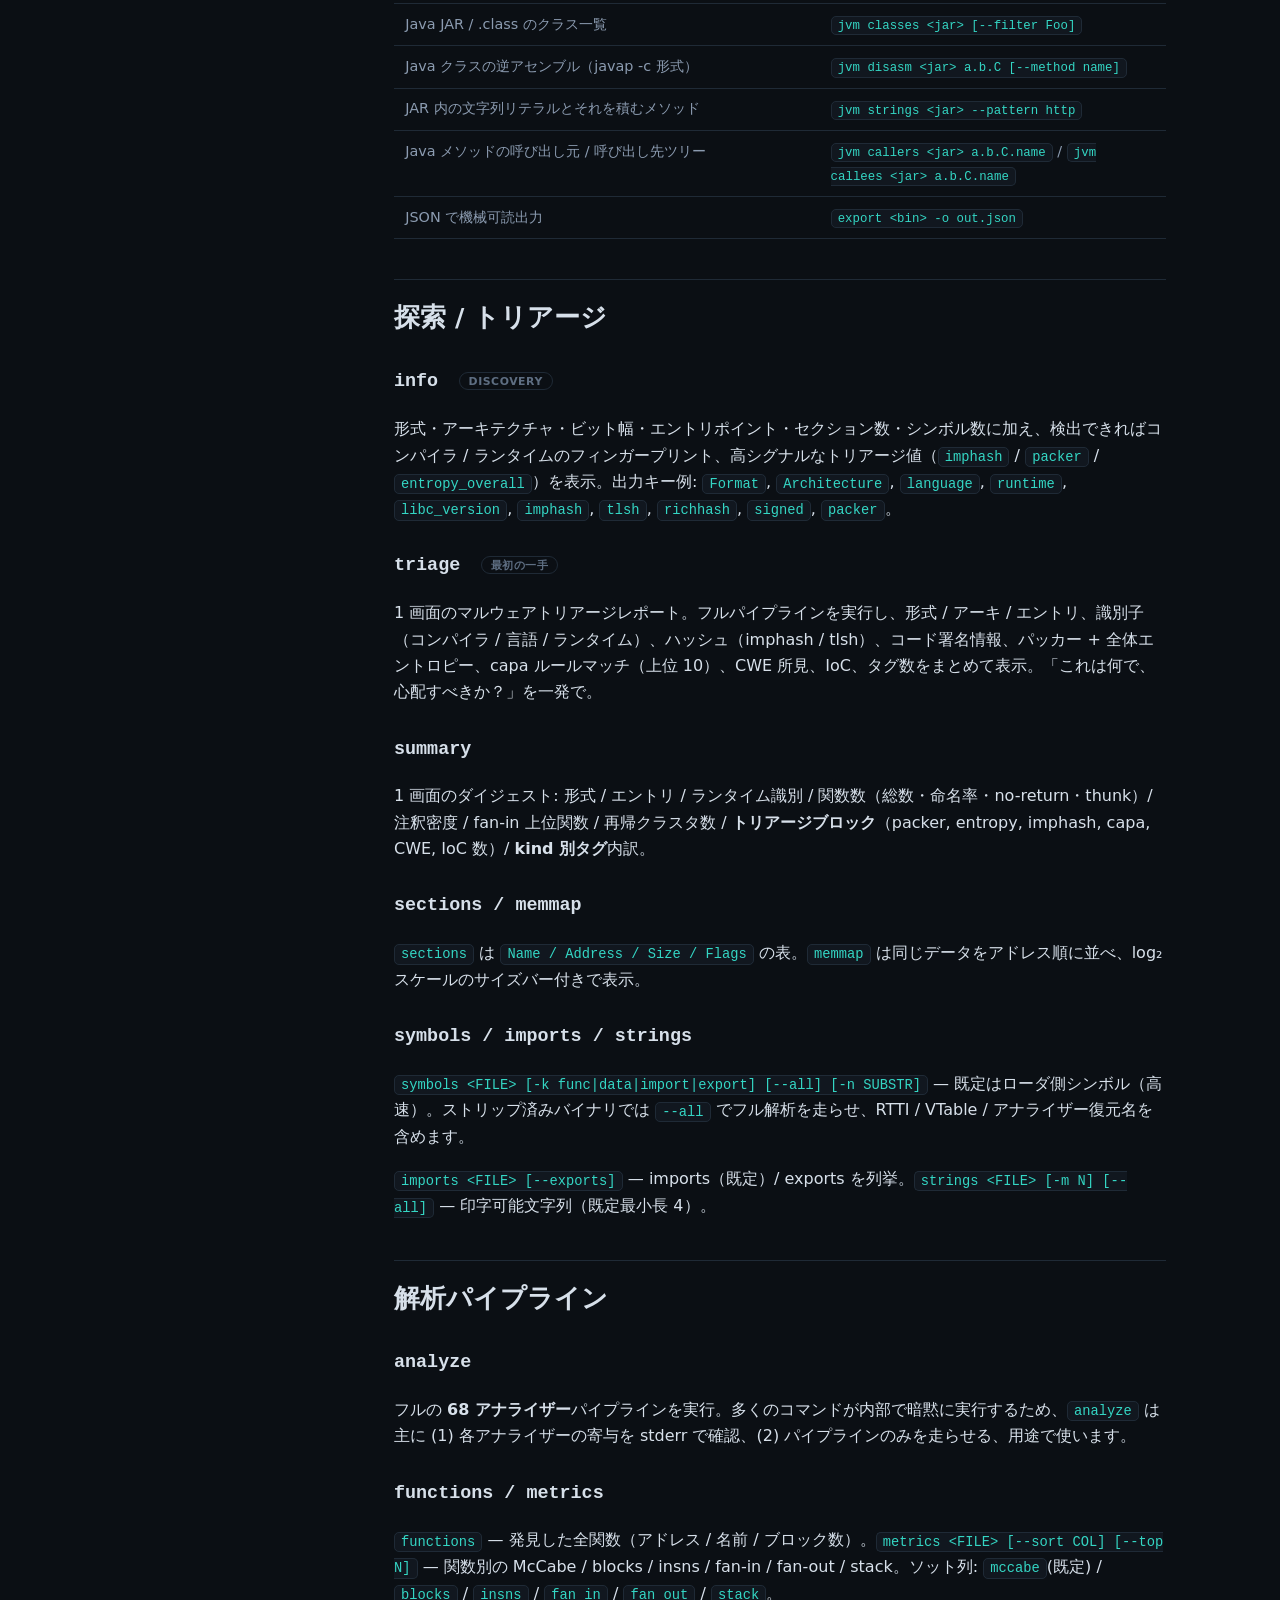
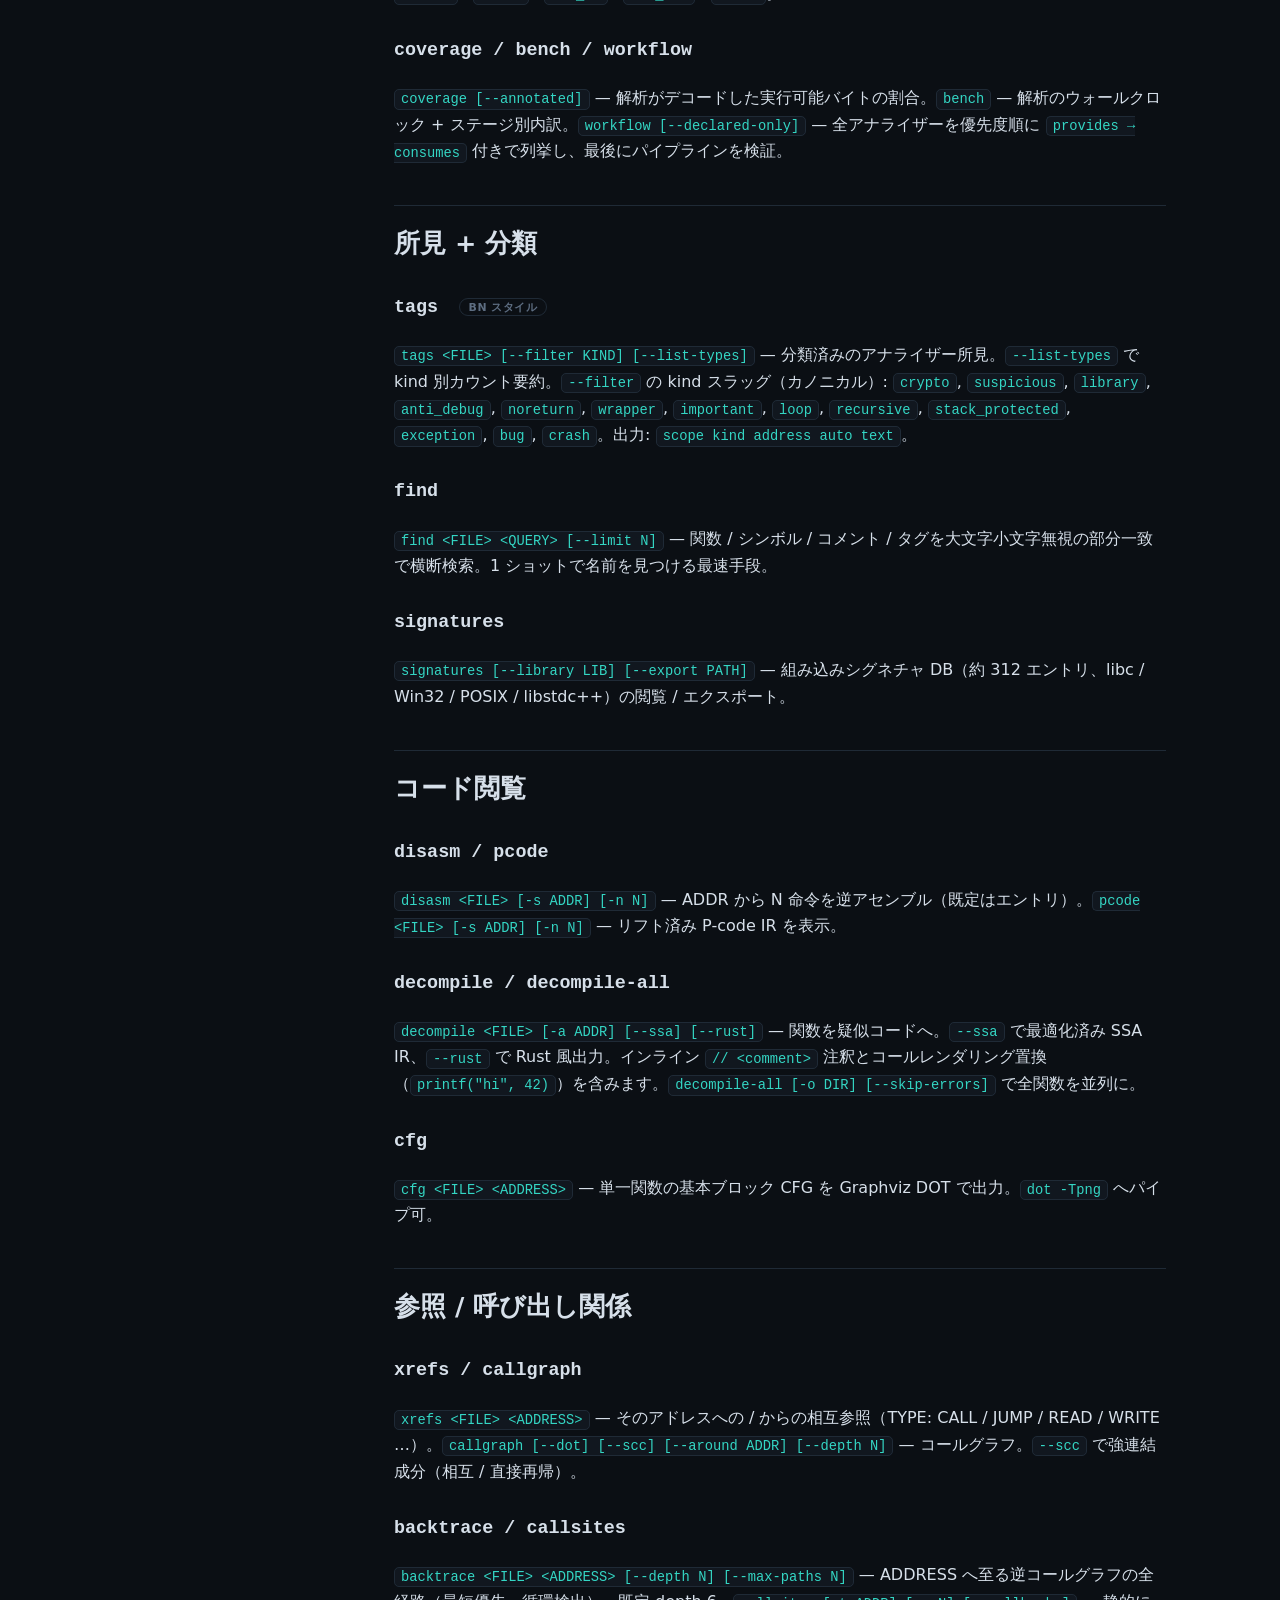
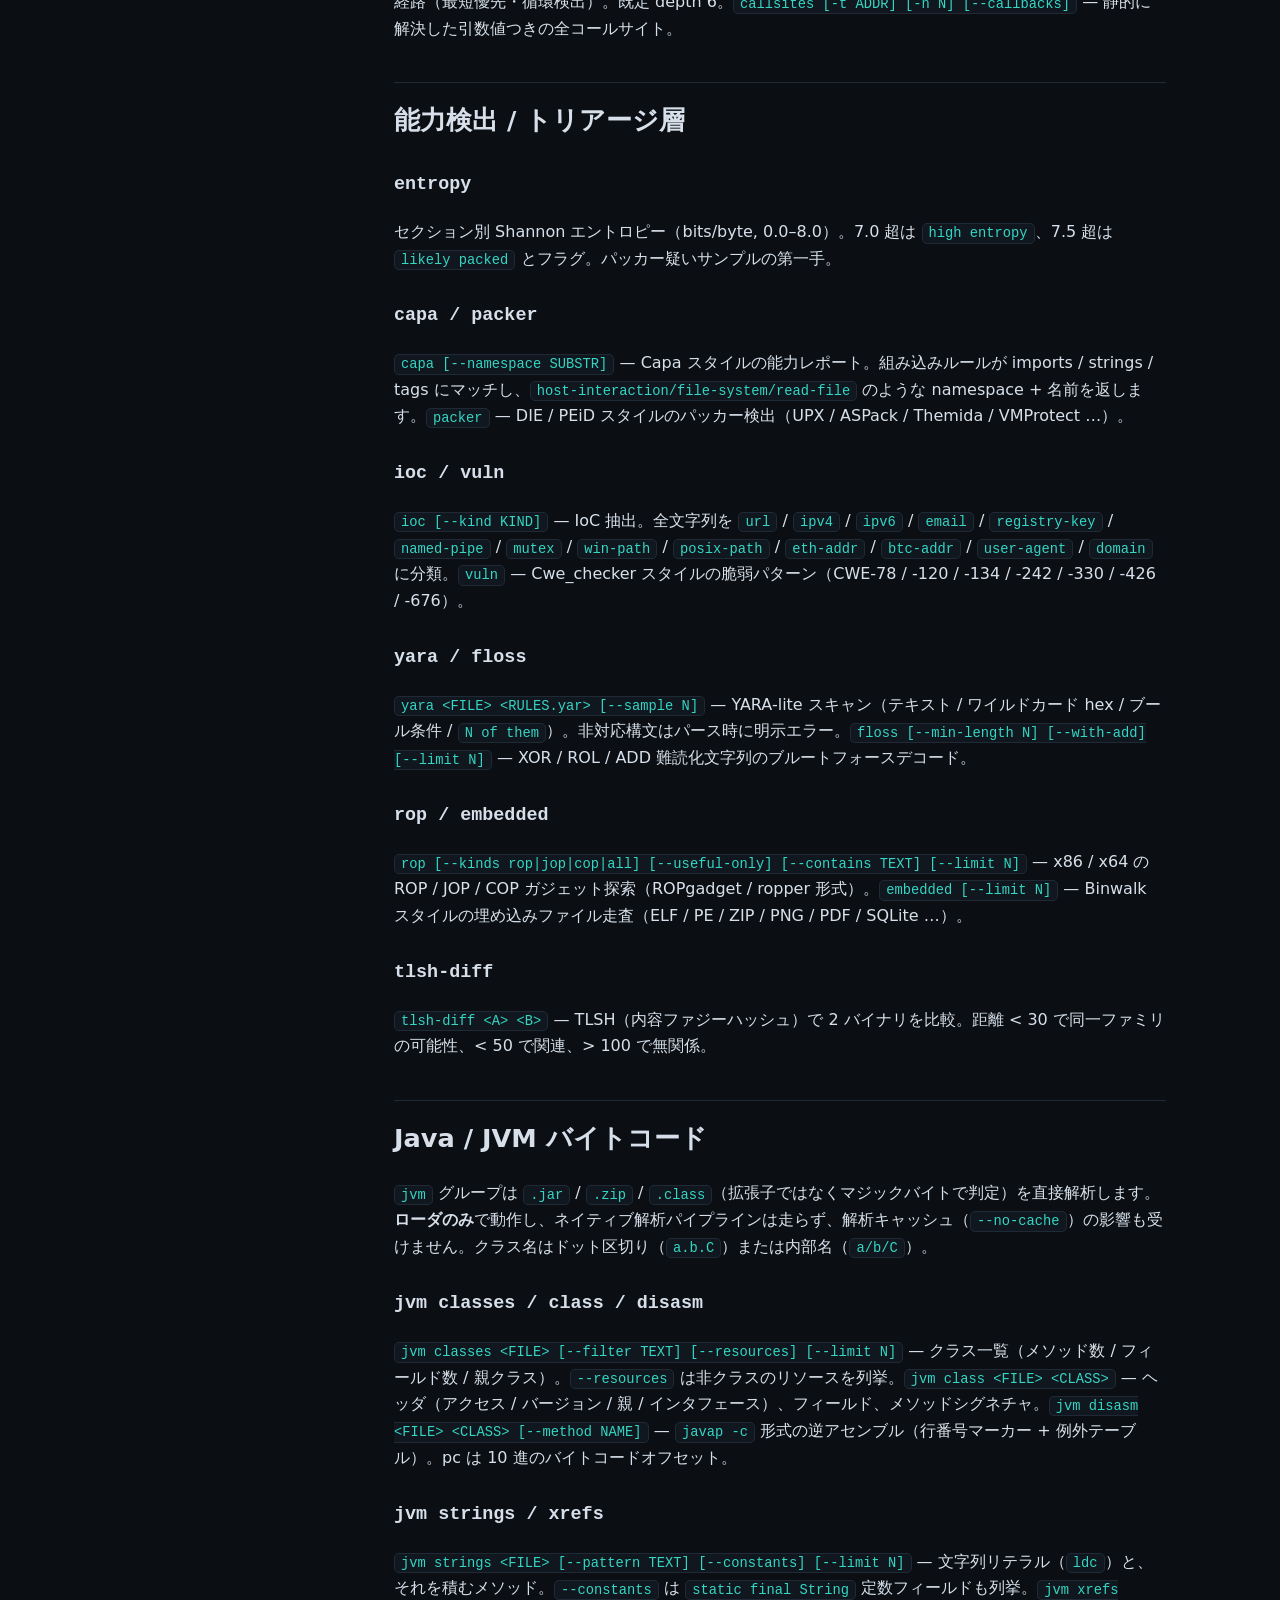
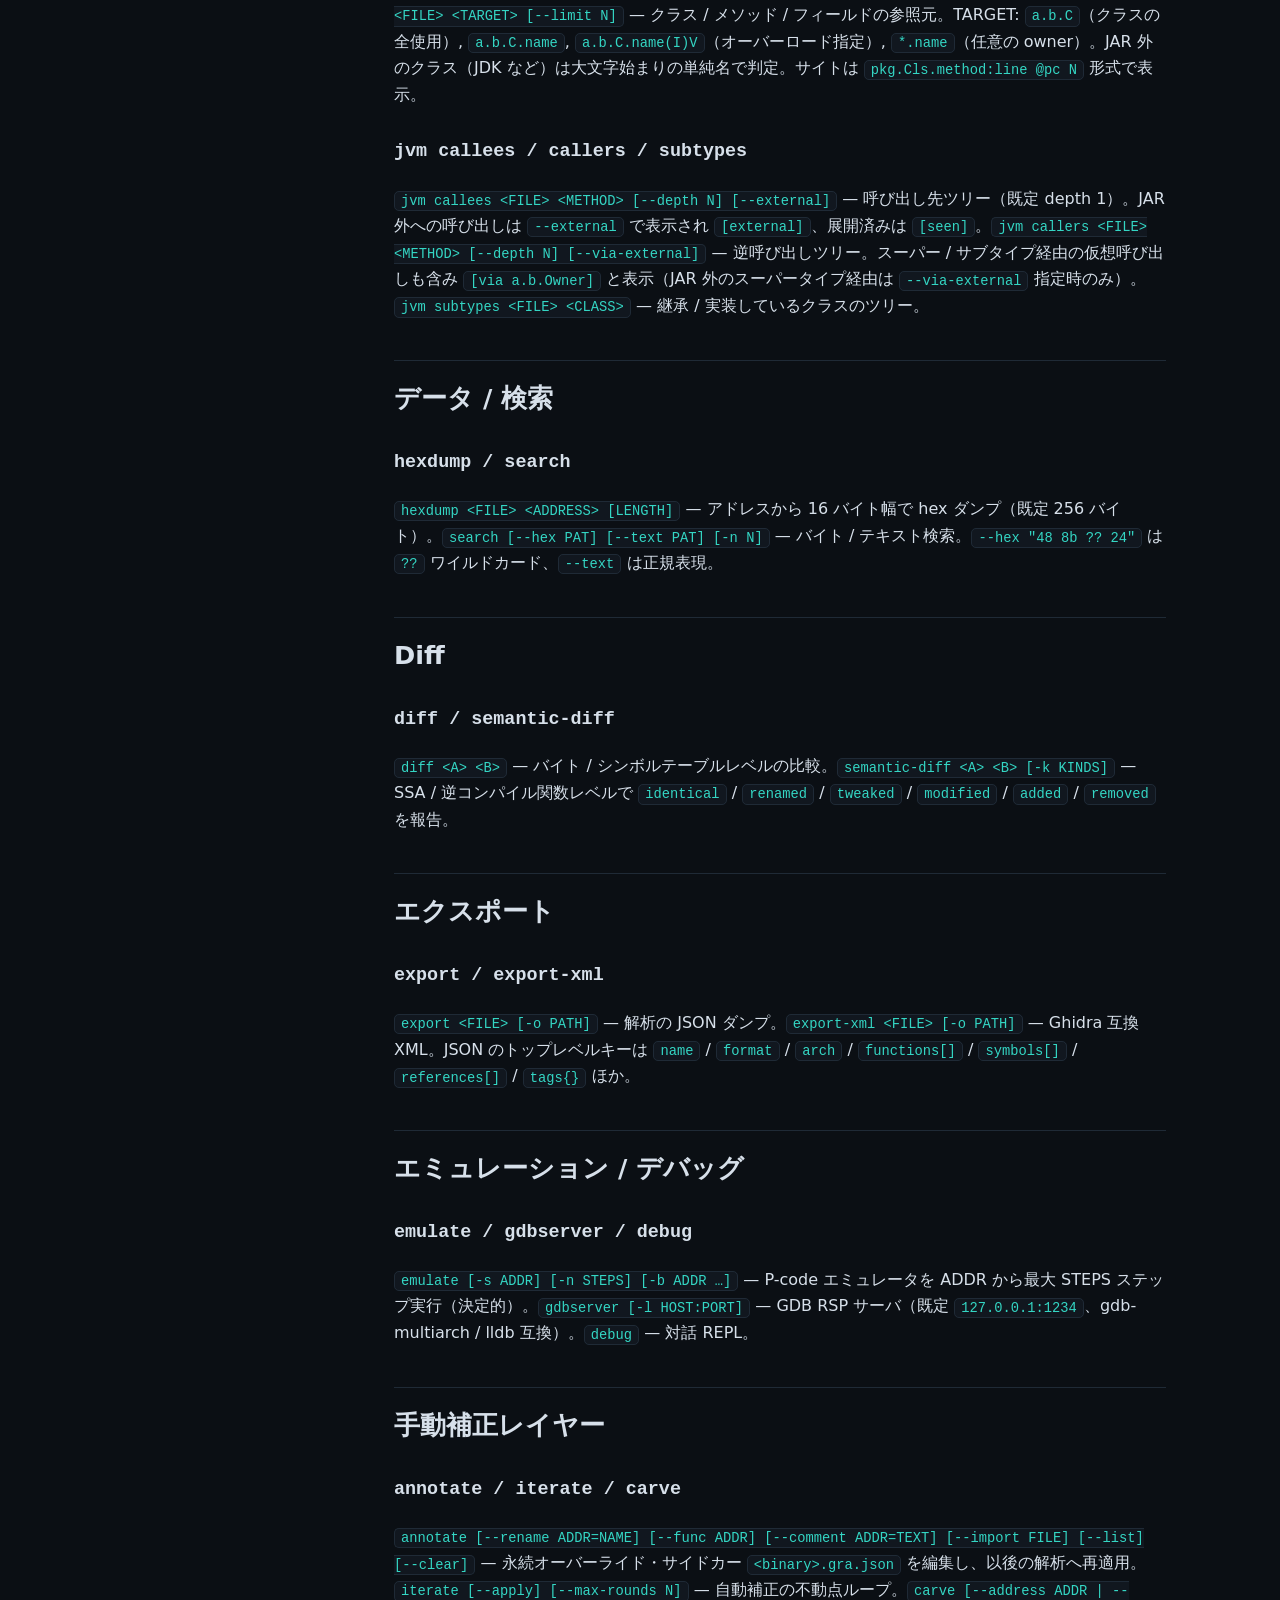
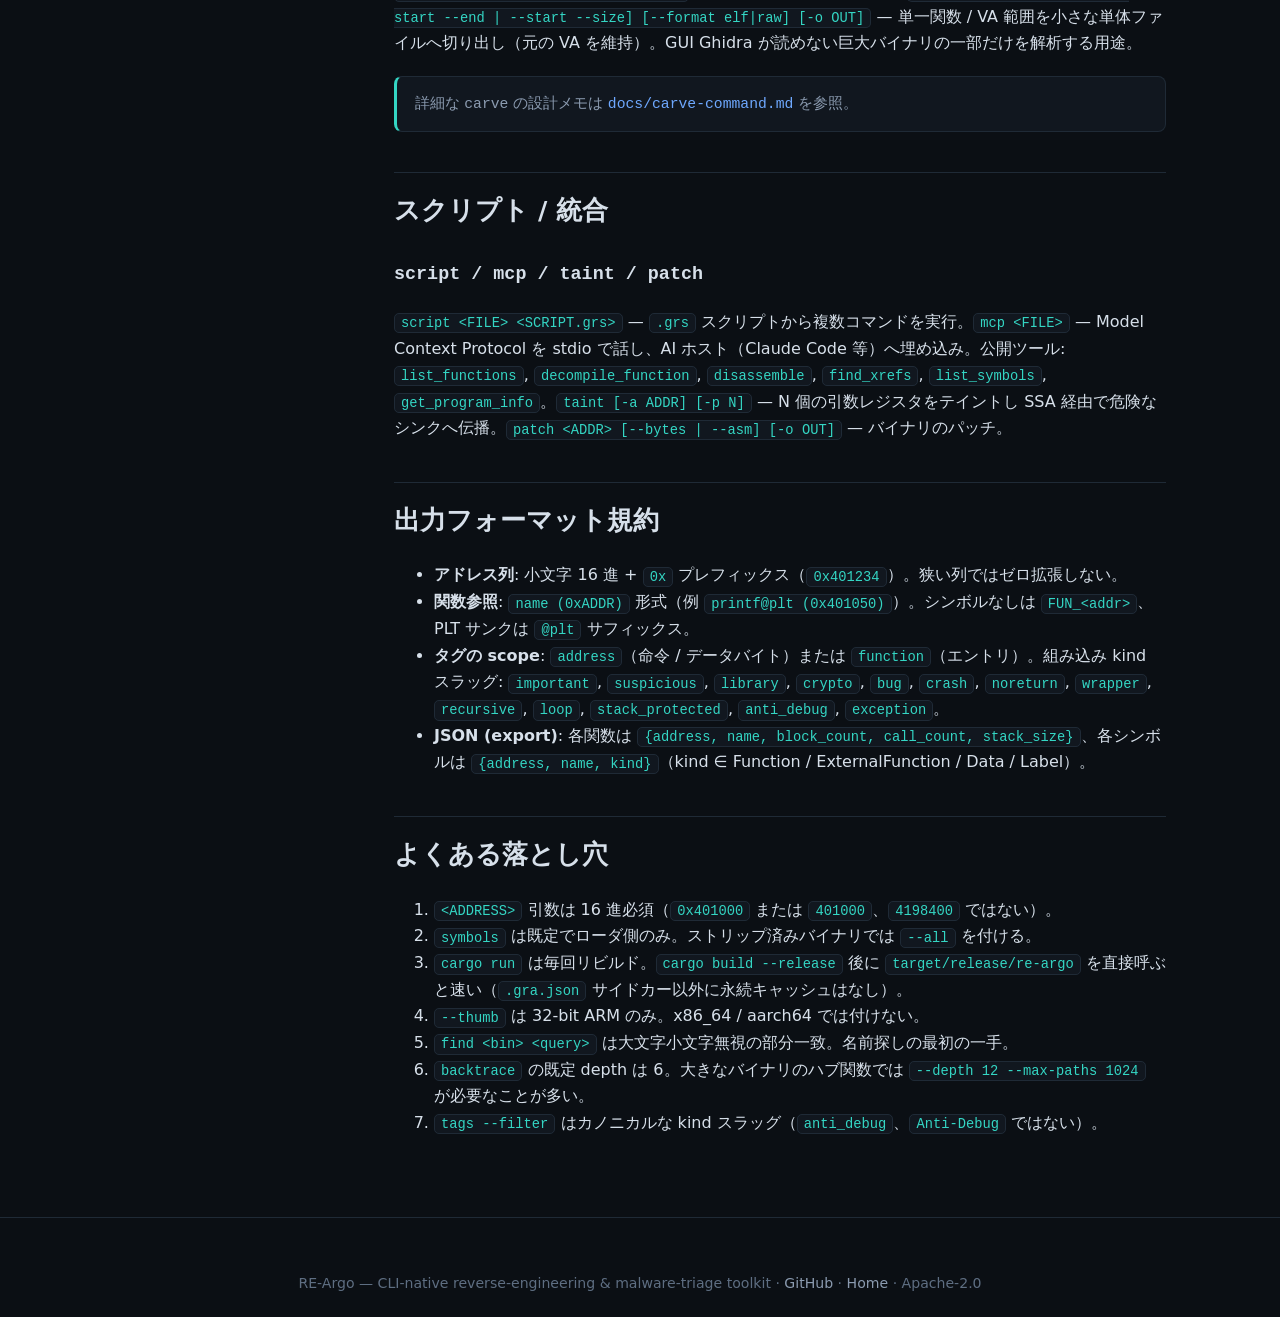
==== commit 452fbb1f: "feat(jvm): Java class-file / JAR analysis (re-argo jvm) New crate reargo-jvm (kept outside the Binar" ====
--- a/docs/documentation.html
+++ b/docs/documentation.html
@@ -61,6 +61,11 @@
       <a href="#yara">yara / floss</a>
       <a href="#rop">rop / embedded</a>
       <a href="#tlsh">tlsh-diff</a>
+
+      <h4>コマンド: Java / JVM</h4>
+      <a href="#jvm">jvm classes / class / disasm</a>
+      <a href="#jvm-xrefs">jvm strings / xrefs</a>
+      <a href="#jvm-calls">jvm callees / callers / subtypes</a>
 
       <h4>コマンド: その他</h4>
       <a href="#data">hexdump / search</a>
@@ -119,6 +124,10 @@
           <tr><td>このバイナリは何をするか（Capa スタイル）</td><td><code>capa &lt;bin&gt;</code></td></tr>
           <tr><td>パックされているか / どのパッカーか</td><td><code>packer &lt;bin&gt;</code></td></tr>
           <tr><td>難読化文字列のデコード（XOR / ROL）</td><td><code>floss &lt;bin&gt;</code></td></tr>
+          <tr><td>Java JAR / .class のクラス一覧</td><td><code>jvm classes &lt;jar&gt; [--filter Foo]</code></td></tr>
+          <tr><td>Java クラスの逆アセンブル（javap -c 形式）</td><td><code>jvm disasm &lt;jar&gt; a.b.C [--method name]</code></td></tr>
+          <tr><td>JAR 内の文字列リテラルとそれを積むメソッド</td><td><code>jvm strings &lt;jar&gt; --pattern http</code></td></tr>
+          <tr><td>Java メソッドの呼び出し元 / 呼び出し先ツリー</td><td><code>jvm callers &lt;jar&gt; a.b.C.name</code> / <code>jvm callees &lt;jar&gt; a.b.C.name</code></td></tr>
           <tr><td>JSON で機械可読出力</td><td><code>export &lt;bin&gt; -o out.json</code></td></tr>
         </tbody>
       </table>
@@ -207,6 +216,17 @@
 
       <h3 id="tlsh">tlsh-diff</h3>
       <p><code>tlsh-diff &lt;A&gt; &lt;B&gt;</code> — TLSH（内容ファジーハッシュ）で 2 バイナリを比較。距離 &lt; 30 で同一ファミリの可能性、&lt; 50 で関連、&gt; 100 で無関係。</p>
+
+      <h2 id="jvm">Java / JVM バイトコード</h2>
+      <p><code>jvm</code> グループは <code>.jar</code> / <code>.zip</code> / <code>.class</code>（拡張子ではなくマジックバイトで判定）を直接解析します。<strong>ローダのみ</strong>で動作し、ネイティブ解析パイプラインは走らず、解析キャッシュ（<code>--no-cache</code>）の影響も受けません。クラス名はドット区切り（<code>a.b.C</code>）または内部名（<code>a/b/C</code>）。</p>
+      <h3>jvm classes / class / disasm</h3>
+      <p><code>jvm classes &lt;FILE&gt; [--filter TEXT] [--resources] [--limit N]</code> — クラス一覧（メソッド数 / フィールド数 / 親クラス）。<code>--resources</code> は非クラスのリソースを列挙。<code>jvm class &lt;FILE&gt; &lt;CLASS&gt;</code> — ヘッダ（アクセス / バージョン / 親 / インタフェース）、フィールド、メソッドシグネチャ。<code>jvm disasm &lt;FILE&gt; &lt;CLASS&gt; [--method NAME]</code> — <code>javap -c</code> 形式の逆アセンブル（行番号マーカー + 例外テーブル）。pc は 10 進のバイトコードオフセット。</p>
+
+      <h3 id="jvm-xrefs">jvm strings / xrefs</h3>
+      <p><code>jvm strings &lt;FILE&gt; [--pattern TEXT] [--constants] [--limit N]</code> — 文字列リテラル（<code>ldc</code>）と、それを積むメソッド。<code>--constants</code> は <code>static final String</code> 定数フィールドも列挙。<code>jvm xrefs &lt;FILE&gt; &lt;TARGET&gt; [--limit N]</code> — クラス / メソッド / フィールドの参照元。TARGET: <code>a.b.C</code>（クラスの全使用）, <code>a.b.C.name</code>, <code>a.b.C.name(I)V</code>（オーバーロード指定）, <code>*.name</code>（任意の owner）。JAR 外のクラス（JDK など）は大文字始まりの単純名で判定。サイトは <code>pkg.Cls.method:line @pc N</code> 形式で表示。</p>
+
+      <h3 id="jvm-calls">jvm callees / callers / subtypes</h3>
+      <p><code>jvm callees &lt;FILE&gt; &lt;METHOD&gt; [--depth N] [--external]</code> — 呼び出し先ツリー（既定 depth 1）。JAR 外への呼び出しは <code>--external</code> で表示され <code>[external]</code>、展開済みは <code>[seen]</code>。<code>jvm callers &lt;FILE&gt; &lt;METHOD&gt; [--depth N] [--via-external]</code> — 逆呼び出しツリー。スーパー / サブタイプ経由の仮想呼び出しも含み <code>[via a.b.Owner]</code> と表示（JAR 外のスーパータイプ経由は <code>--via-external</code> 指定時のみ）。<code>jvm subtypes &lt;FILE&gt; &lt;CLASS&gt;</code> — 継承 / 実装しているクラスのツリー。</p>
 
       <!-- ===================== その他 ===================== -->
       <h2 id="data">データ / 検索</h2>
